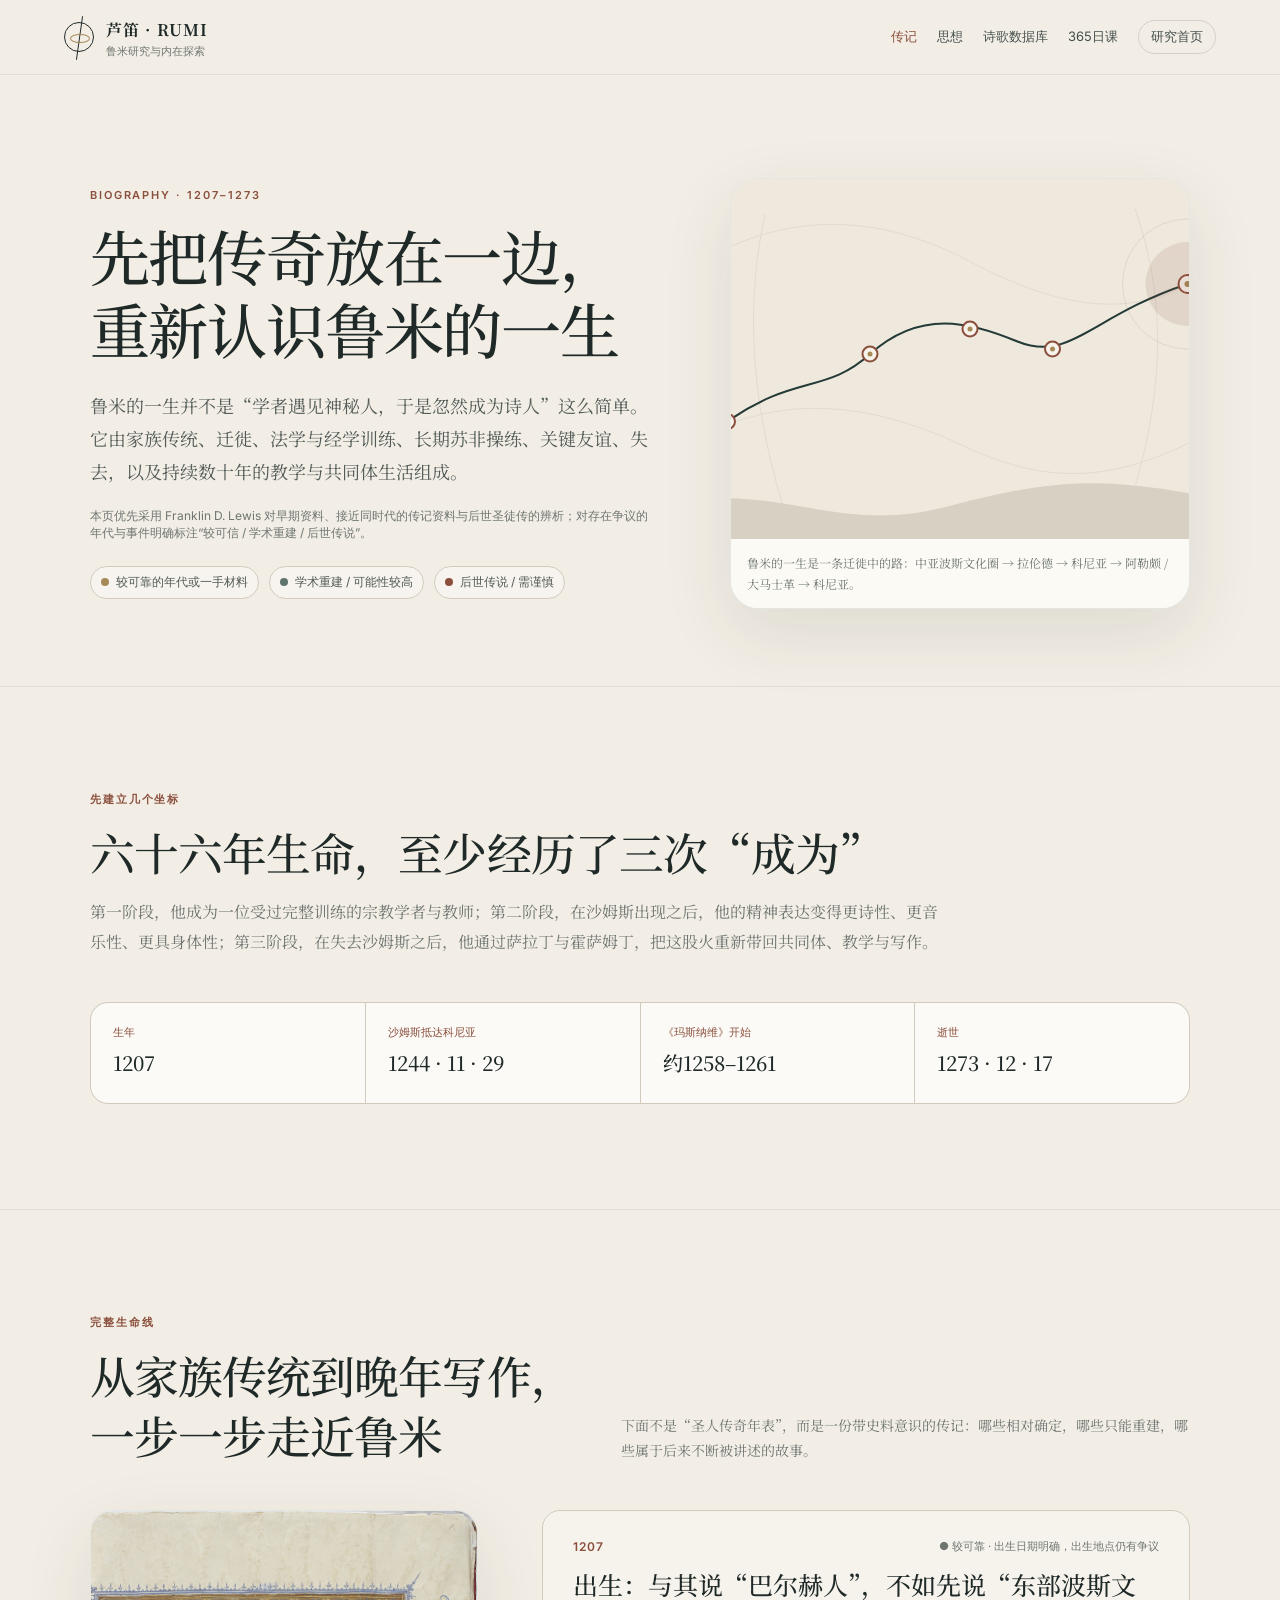
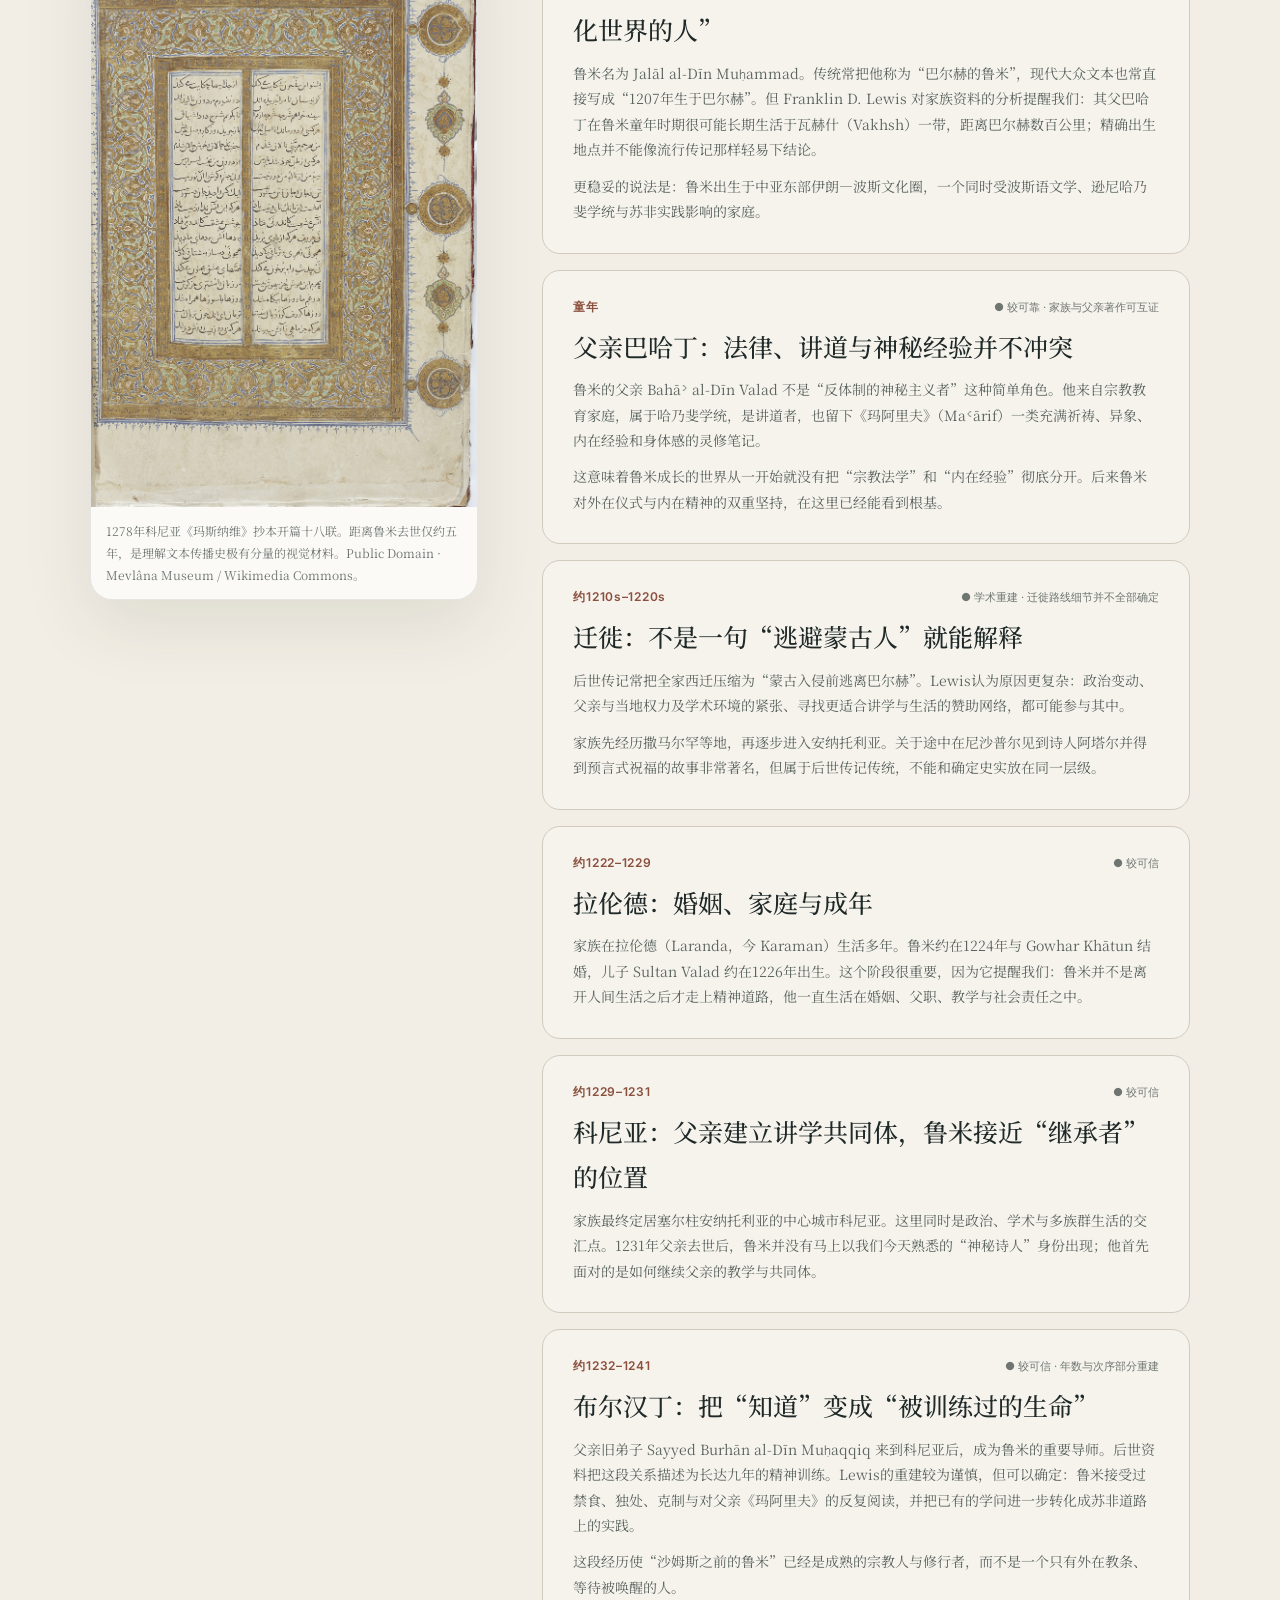
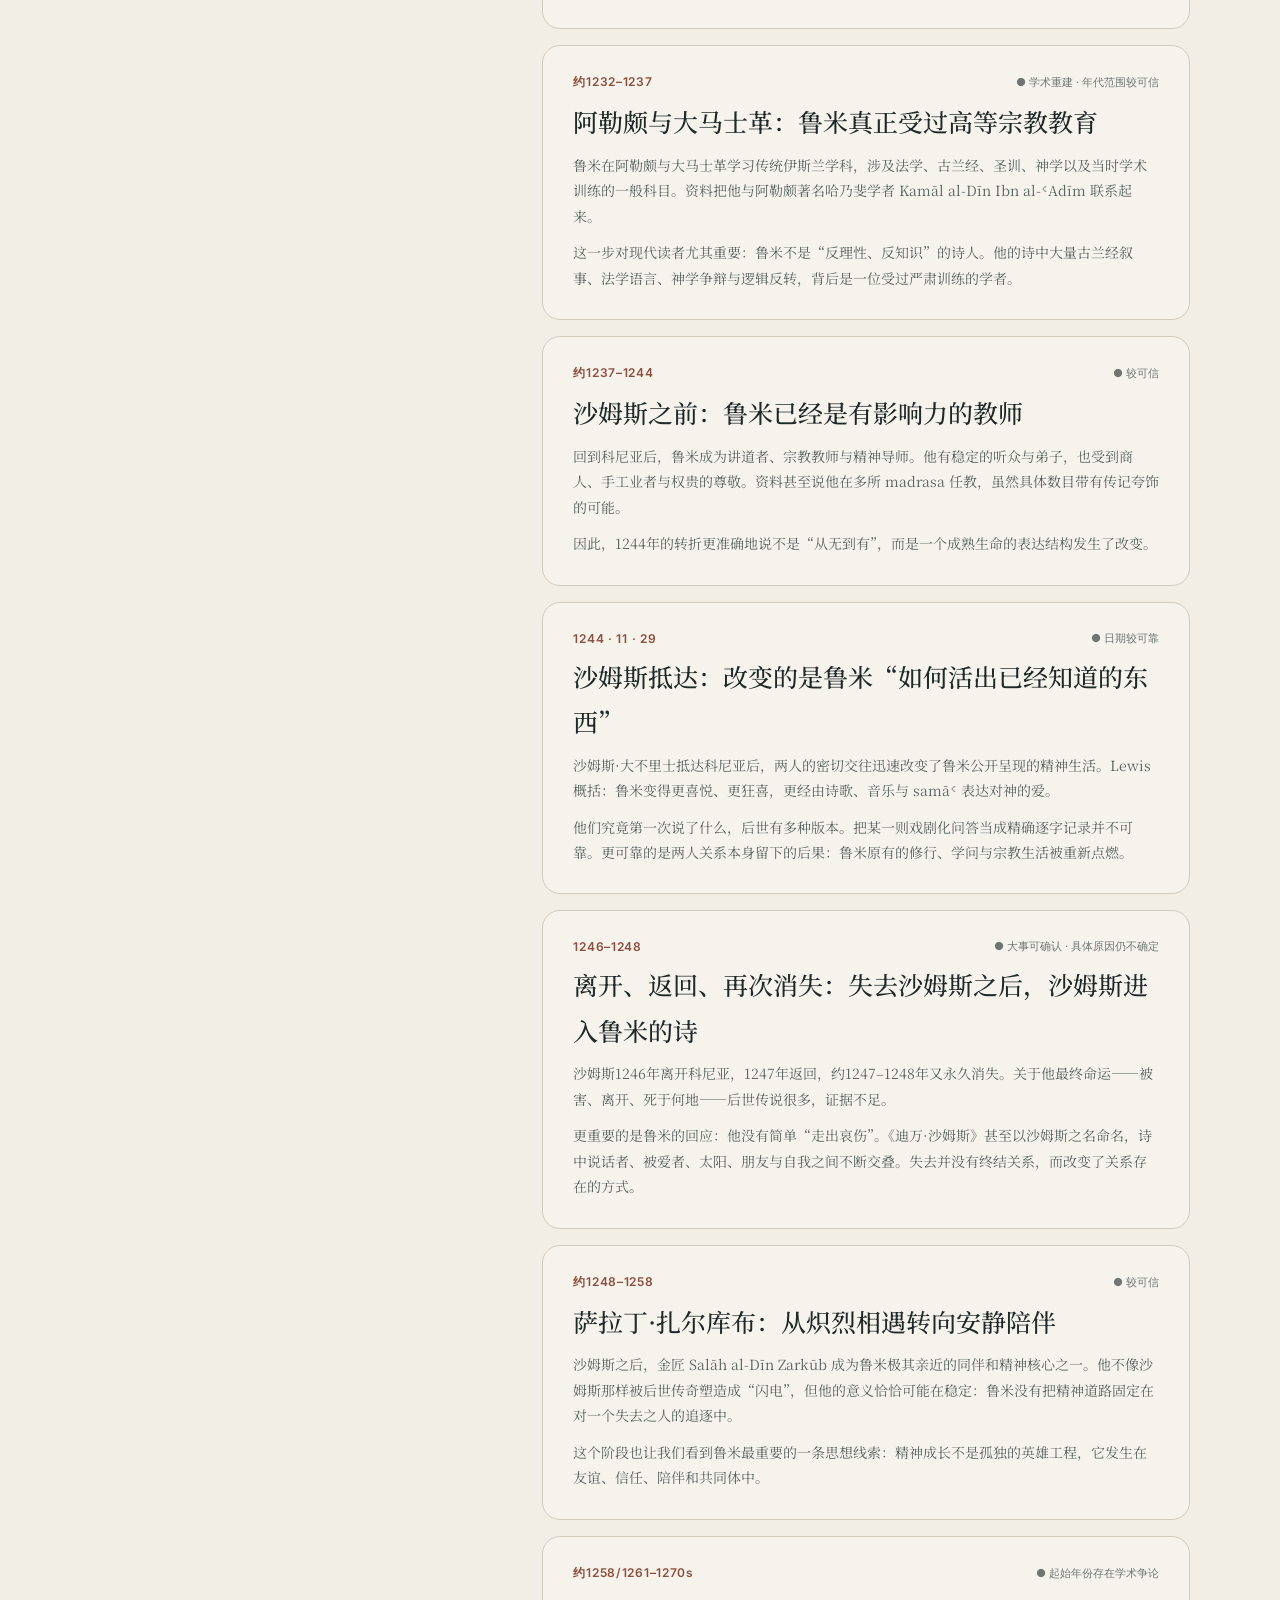
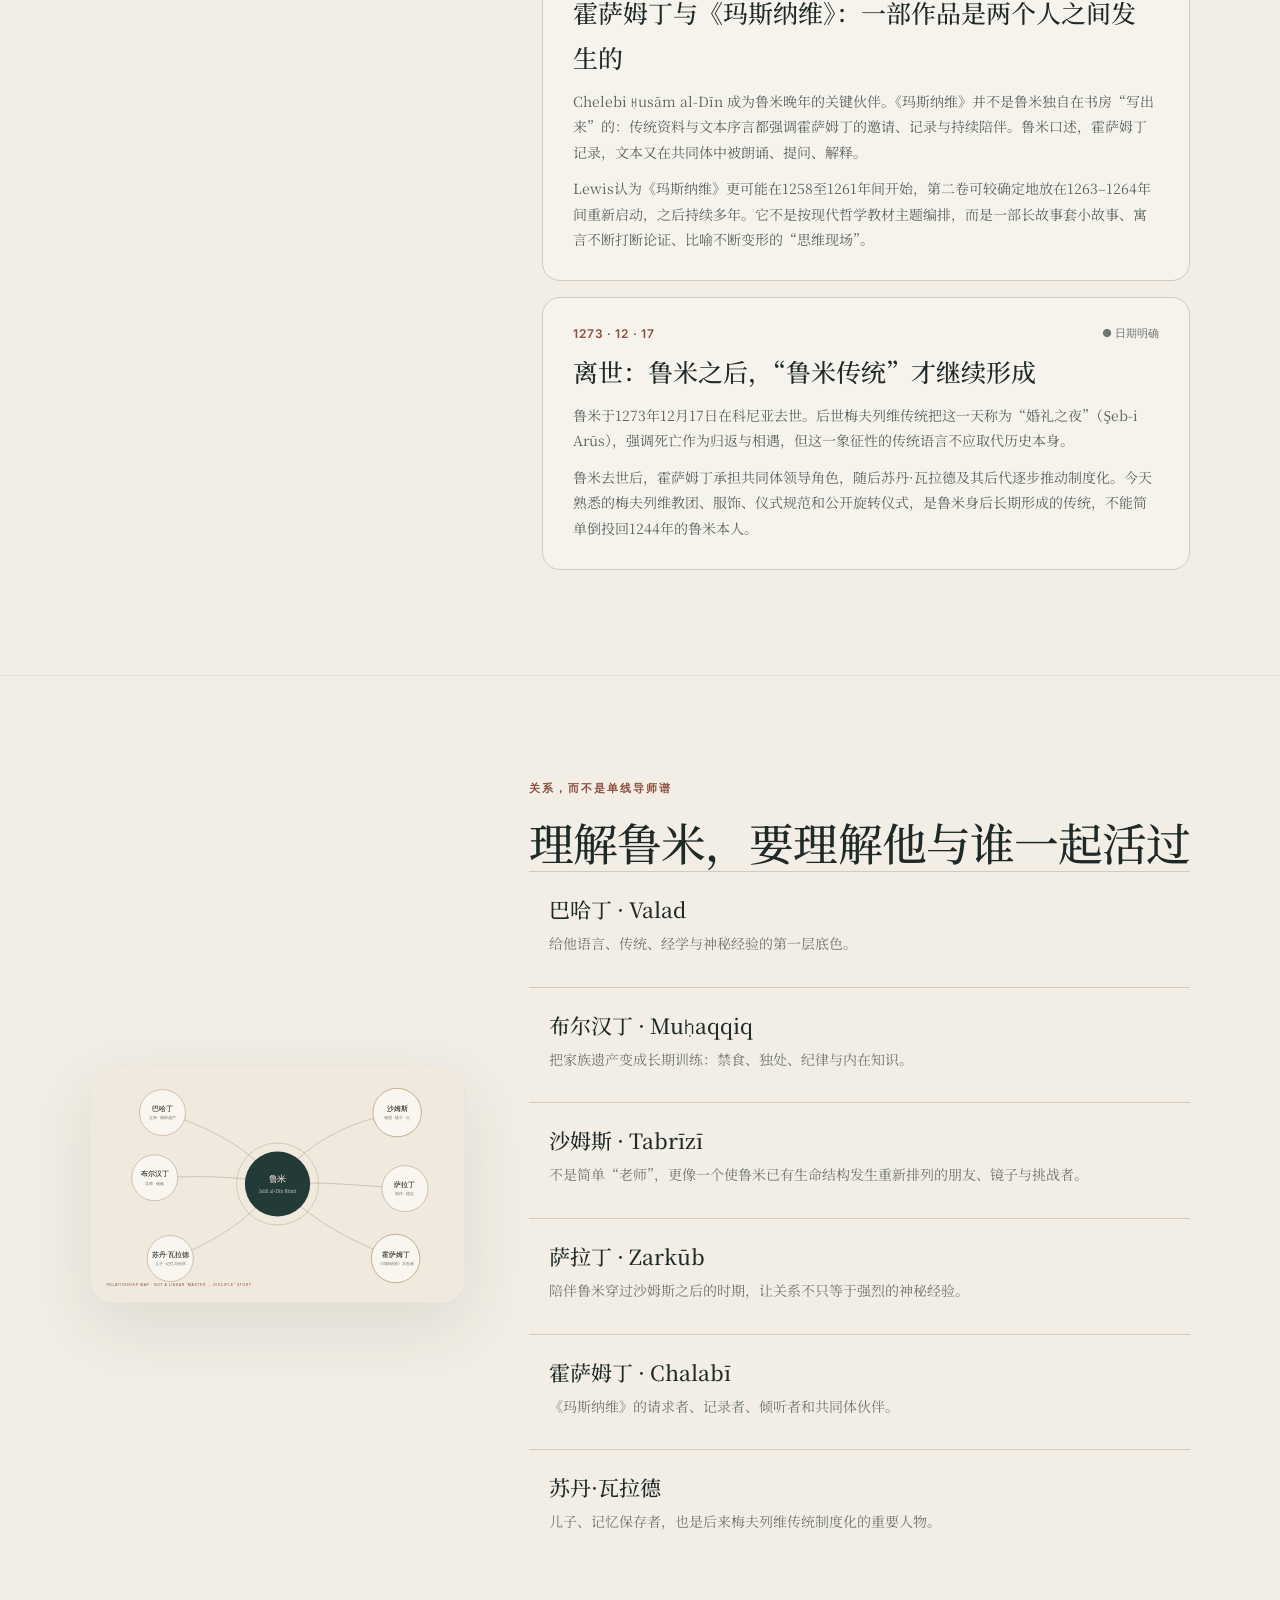
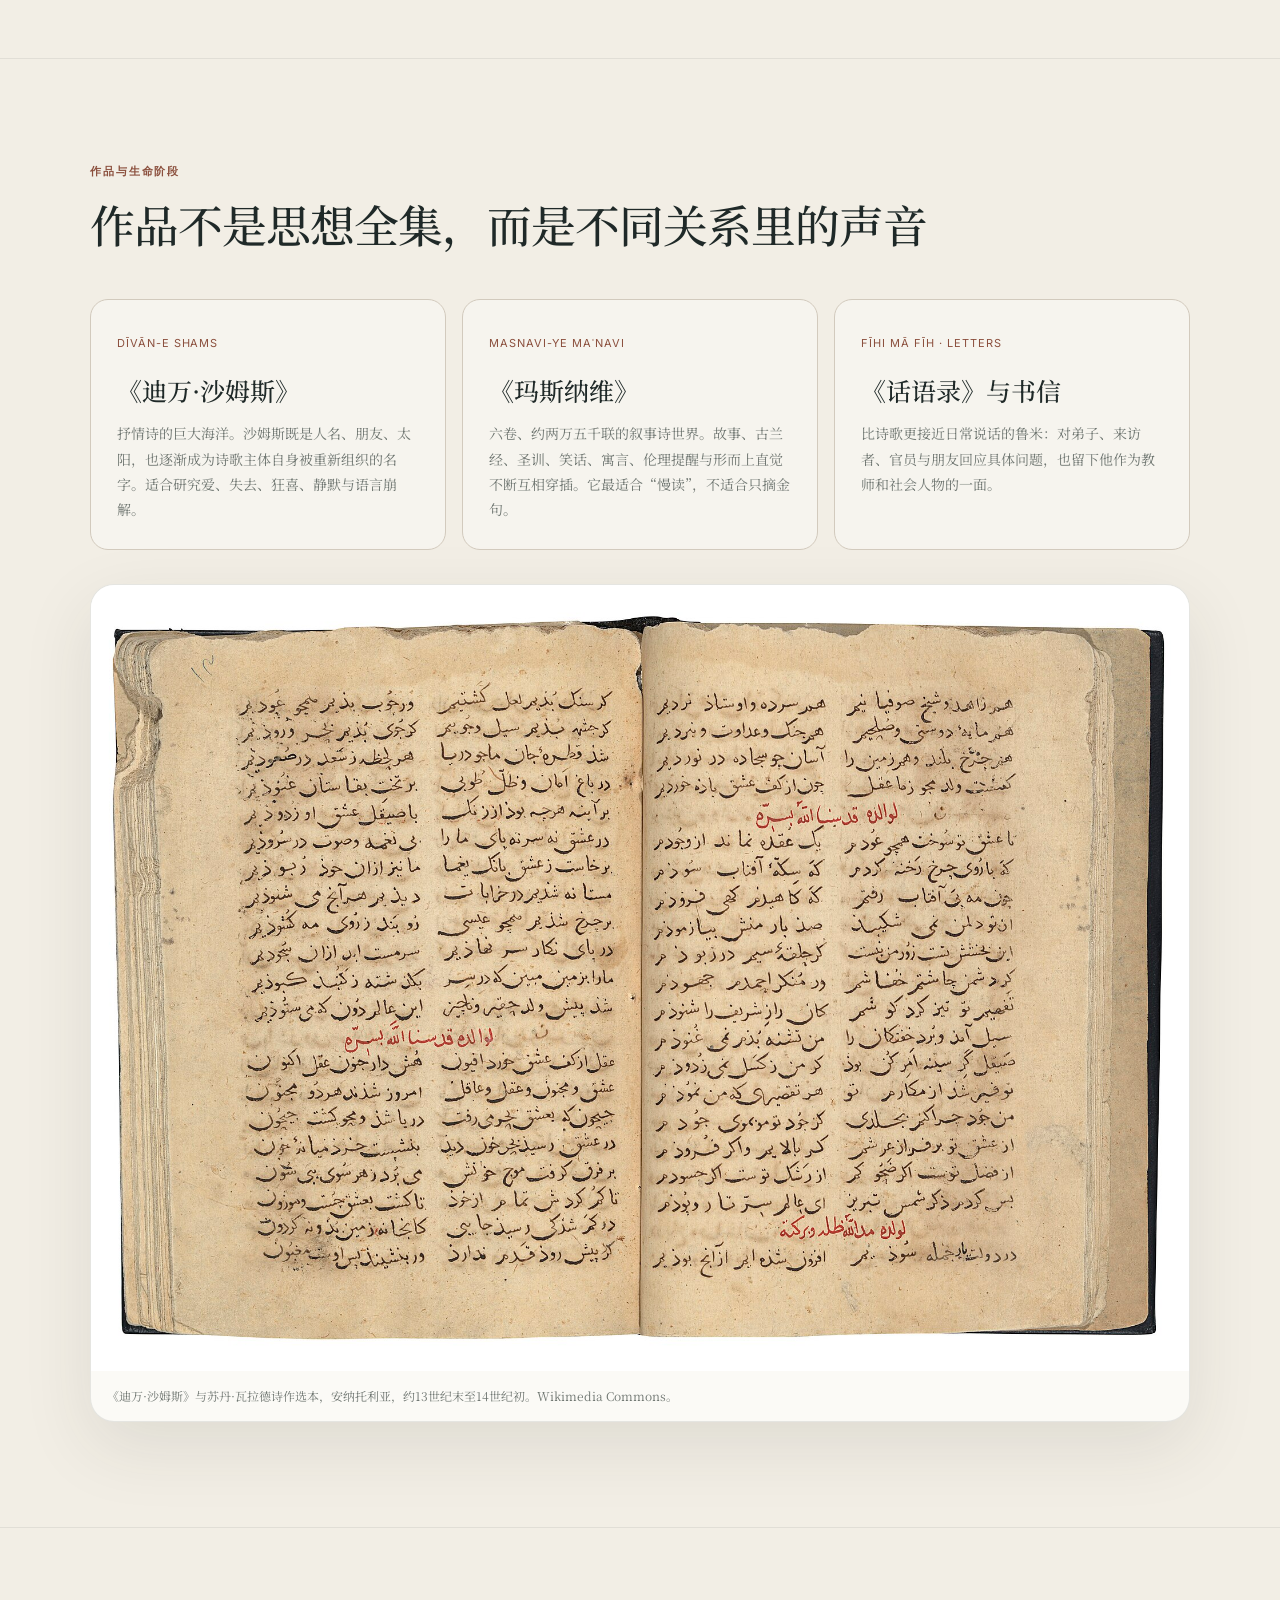
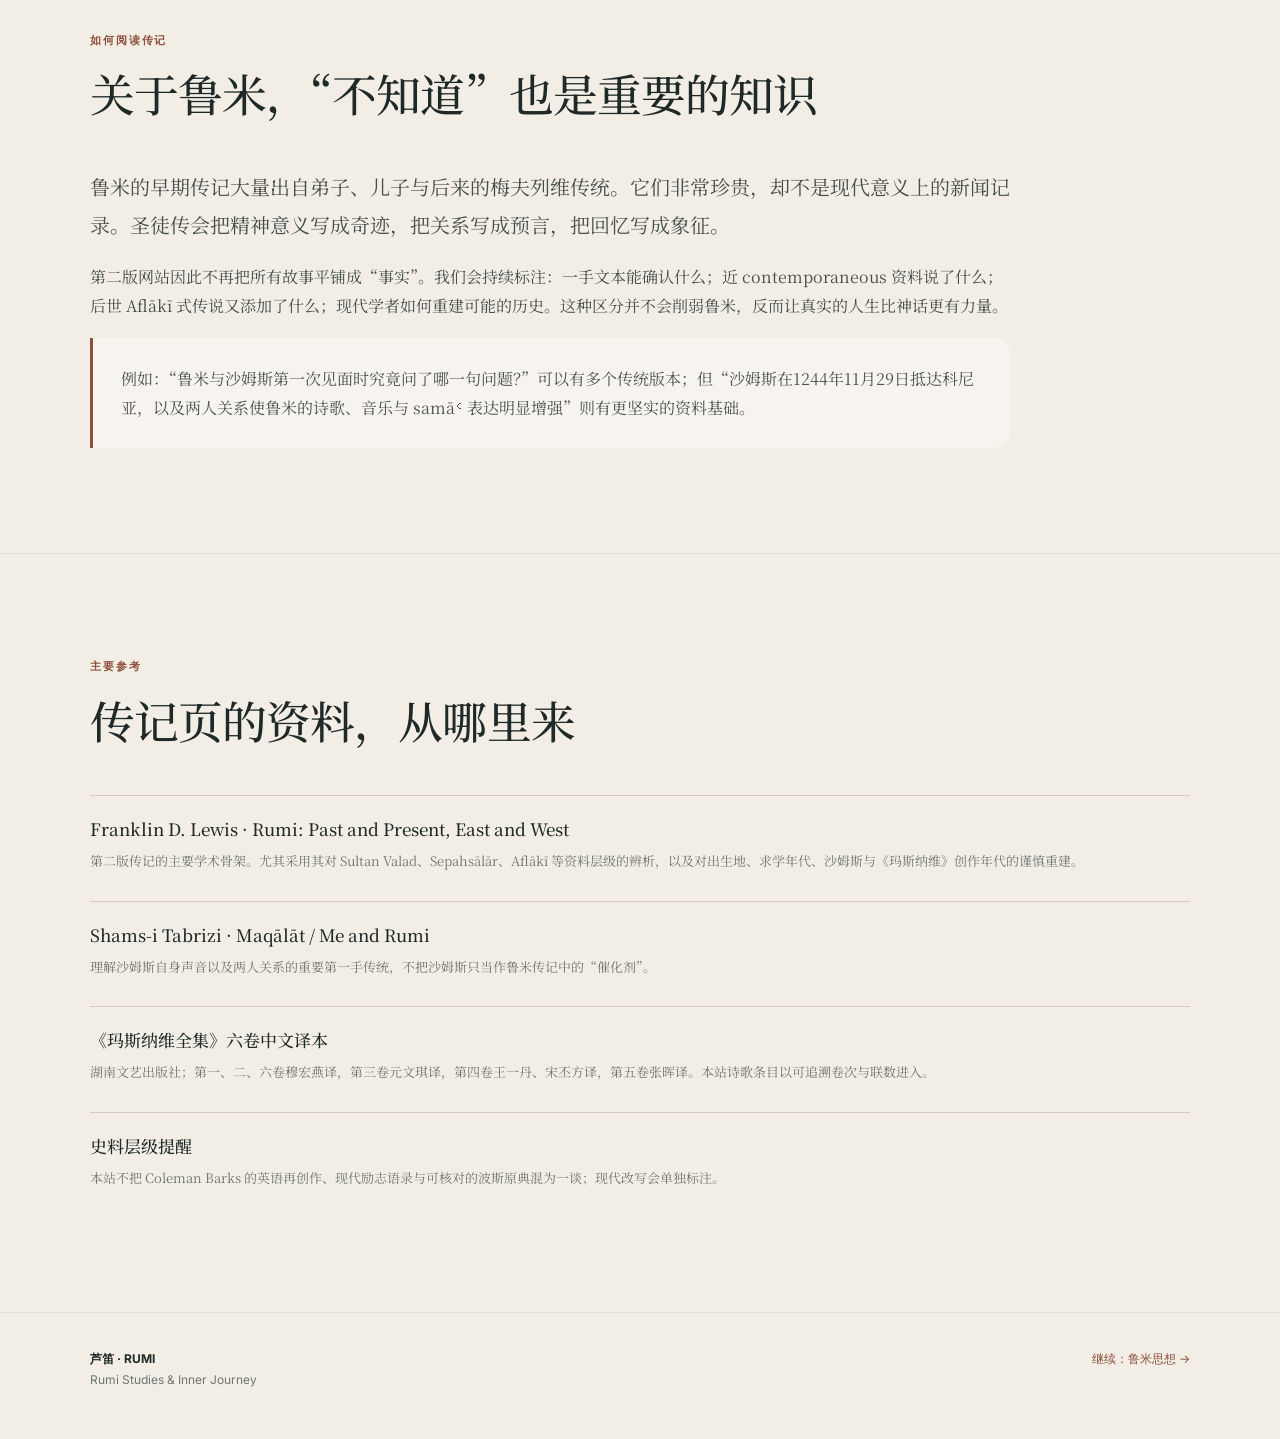
==== biography/index.html @ 39386a80 "Build Rumi v2 biography thought and poetry atlas" ====
<!doctype html>
<html lang="zh-CN">
<head>
  <meta charset="utf-8" />
  <meta name="viewport" content="width=device-width, initial-scale=1" />
  <meta name="description" content="鲁米详尽传记：从瓦赫什—巴尔赫文化圈、科尼亚学者生涯，到沙姆斯、萨拉丁、霍萨姆丁与《玛斯纳维》。" />
  <title>鲁米传记｜芦笛 · RUMI</title>
  <link rel="icon" href="../assets/favicon.svg" type="image/svg+xml" />
  <link rel="preconnect" href="https://fonts.googleapis.com">
  <link rel="preconnect" href="https://fonts.gstatic.com" crossorigin>
  <link href="https://fonts.googleapis.com/css2?family=Noto+Serif+SC:wght@400;500;600&family=Inter:wght@400;500;600&display=swap" rel="stylesheet">
  <link rel="stylesheet" href="../pages.css?v=20261004-v2" />
</head>
<body>
<header class="page-header">
  <a class="page-brand" href="../"><span class="mark" aria-hidden="true"></span><span><strong>芦笛 · RUMI</strong><small>鲁米研究与内在探索</small></span></a>
  <nav class="page-nav" aria-label="主导航">
    <a class="active" href="./">传记</a><a href="../thought/">思想</a><a href="../poetry/">诗歌数据库</a><a href="../daily/">365日课</a><a class="pill" href="../">研究首页</a>
  </nav>
  <button class="page-toggle" aria-expanded="false" aria-label="打开导航">☰</button>
</header>

<main class="page-main">
  <section class="page-hero">
    <div>
      <p class="eyebrow">BIOGRAPHY · 1207–1273</p>
      <h1 class="page-title"><span>先把传奇放在一边，</span><span>重新认识鲁米的一生</span></h1>
      <p class="hero-lede">鲁米的一生并不是“学者遇见神秘人，于是忽然成为诗人”这么简单。它由家族传统、迁徙、法学与经学训练、长期苏非操练、关键友谊、失去，以及持续数十年的教学与共同体生活组成。</p>
      <p class="hero-note">本页优先采用 Franklin D. Lewis 对早期资料、接近同时代的传记资料与后世圣徒传的辨析；对存在争议的年代与事件明确标注“较可信 / 学术重建 / 后世传说”。</p>
      <div class="source-legend">
        <span class="source-chip"><i class="source-dot"></i>较可靠的年代或一手材料</span>
        <span class="source-chip"><i class="source-dot likely"></i>学术重建 / 可能性较高</span>
        <span class="source-chip"><i class="source-dot legend"></i>后世传说 / 需谨慎</span>
      </div>
    </div>
    <figure class="hero-visual">
      <img src="../assets/rumi-route.svg" alt="鲁米从中亚波斯文化圈向安纳托利亚迁徙的抽象路线图" />
      <figcaption>鲁米的一生是一条迁徙中的路：中亚波斯文化圈 → 拉伦德 → 科尼亚 → 阿勒颇 / 大马士革 → 科尼亚。</figcaption>
    </figure>
  </section>

  <section class="section">
    <div class="section-head">
      <p class="eyebrow">先建立几个坐标</p>
      <h2 class="section-title"><span>六十六年生命，</span><span>至少经历了三次“成为”</span></h2>
      <p>第一阶段，他成为一位受过完整训练的宗教学者与教师；第二阶段，在沙姆斯出现之后，他的精神表达变得更诗性、更音乐性、更具身体性；第三阶段，在失去沙姆斯之后，他通过萨拉丁与霍萨姆丁，把这股火重新带回共同体、教学与写作。</p>
    </div>
    <div class="fact-strip">
      <div><span>生年</span><strong>1207</strong></div>
      <div><span>沙姆斯抵达科尼亚</span><strong>1244 · 11 · 29</strong></div>
      <div><span>《玛斯纳维》开始</span><strong>约1258–1261</strong></div>
      <div><span>逝世</span><strong>1273 · 12 · 17</strong></div>
    </div>
  </section>

  <section class="section">
    <div class="section-head split-head">
      <div><p class="eyebrow">完整生命线</p><h2 class="section-title"><span>从家族传统到晚年写作，</span><span>一步一步走近鲁米</span></h2></div>
      <p>下面不是“圣人传奇年表”，而是一份带史料意识的传记：哪些相对确定，哪些只能重建，哪些属于后来不断被讲述的故事。</p>
    </div>

    <div class="biography-grid">
      <aside class="sticky-media">
        <figure>
          <img src="../assets/history/masnavi-1278.jpg" alt="1278年科尼亚抄写的《玛斯纳维》开篇十八联手稿" />
          <figcaption>1278年科尼亚《玛斯纳维》抄本开篇十八联。距离鲁米去世仅约五年，是理解文本传播史极有分量的视觉材料。Public Domain · Mevlâna Museum / Wikimedia Commons。</figcaption>
        </figure>
      </aside>

      <div class="life-chapters">
        <article class="life-card">
          <div class="meta"><time>1207</time><span class="confidence">● 较可靠 · 出生日期明确，出生地点仍有争议</span></div>
          <h3>出生：与其说“巴尔赫人”，不如先说“东部波斯文化世界的人”</h3>
          <p>鲁米名为 Jalāl al-Dīn Muḥammad。传统常把他称为“巴尔赫的鲁米”，现代大众文本也常直接写成“1207年生于巴尔赫”。但 Franklin D. Lewis 对家族资料的分析提醒我们：其父巴哈丁在鲁米童年时期很可能长期生活于瓦赫什（Vakhsh）一带，距离巴尔赫数百公里；精确出生地点并不能像流行传记那样轻易下结论。</p>
          <p>更稳妥的说法是：鲁米出生于中亚东部伊朗—波斯文化圈，一个同时受波斯语文学、逊尼哈乃斐学统与苏非实践影响的家庭。</p>
        </article>

        <article class="life-card">
          <div class="meta"><time>童年</time><span class="confidence">● 较可靠 · 家族与父亲著作可互证</span></div>
          <h3>父亲巴哈丁：法律、讲道与神秘经验并不冲突</h3>
          <p>鲁米的父亲 Bahāʾ al-Dīn Valad 不是“反体制的神秘主义者”这种简单角色。他来自宗教教育家庭，属于哈乃斐学统，是讲道者，也留下《玛阿里夫》（Maʿārif）一类充满祈祷、异象、内在经验和身体感的灵修笔记。</p>
          <p>这意味着鲁米成长的世界从一开始就没有把“宗教法学”和“内在经验”彻底分开。后来鲁米对外在仪式与内在精神的双重坚持，在这里已经能看到根基。</p>
        </article>

        <article class="life-card">
          <div class="meta"><time>约1210s–1220s</time><span class="confidence">● 学术重建 · 迁徙路线细节并不全部确定</span></div>
          <h3>迁徙：不是一句“逃避蒙古人”就能解释</h3>
          <p>后世传记常把全家西迁压缩为“蒙古入侵前逃离巴尔赫”。Lewis认为原因更复杂：政治变动、父亲与当地权力及学术环境的紧张、寻找更适合讲学与生活的赞助网络，都可能参与其中。</p>
          <p>家族先经历撒马尔罕等地，再逐步进入安纳托利亚。关于途中在尼沙普尔见到诗人阿塔尔并得到预言式祝福的故事非常著名，但属于后世传记传统，不能和确定史实放在同一层级。</p>
        </article>

        <article class="life-card">
          <div class="meta"><time>约1222–1229</time><span class="confidence">● 较可信</span></div>
          <h3>拉伦德：婚姻、家庭与成年</h3>
          <p>家族在拉伦德（Laranda，今 Karaman）生活多年。鲁米约在1224年与 Gowhar Khātun 结婚，儿子 Sultan Valad 约在1226年出生。这个阶段很重要，因为它提醒我们：鲁米并不是离开人间生活之后才走上精神道路，他一直生活在婚姻、父职、教学与社会责任之中。</p>
        </article>

        <article class="life-card">
          <div class="meta"><time>约1229–1231</time><span class="confidence">● 较可信</span></div>
          <h3>科尼亚：父亲建立讲学共同体，鲁米接近“继承者”的位置</h3>
          <p>家族最终定居塞尔柱安纳托利亚的中心城市科尼亚。这里同时是政治、学术与多族群生活的交汇点。1231年父亲去世后，鲁米并没有马上以我们今天熟悉的“神秘诗人”身份出现；他首先面对的是如何继续父亲的教学与共同体。</p>
        </article>

        <article class="life-card">
          <div class="meta"><time>约1232–1241</time><span class="confidence">● 较可信 · 年数与次序部分重建</span></div>
          <h3>布尔汉丁：把“知道”变成“被训练过的生命”</h3>
          <p>父亲旧弟子 Sayyed Burhān al-Dīn Muḥaqqiq 来到科尼亚后，成为鲁米的重要导师。后世资料把这段关系描述为长达九年的精神训练。Lewis的重建较为谨慎，但可以确定：鲁米接受过禁食、独处、克制与对父亲《玛阿里夫》的反复阅读，并把已有的学问进一步转化成苏非道路上的实践。</p>
          <p>这段经历使“沙姆斯之前的鲁米”已经是成熟的宗教人与修行者，而不是一个只有外在教条、等待被唤醒的人。</p>
        </article>

        <article class="life-card">
          <div class="meta"><time>约1232–1237</time><span class="confidence">● 学术重建 · 年代范围较可信</span></div>
          <h3>阿勒颇与大马士革：鲁米真正受过高等宗教教育</h3>
          <p>鲁米在阿勒颇与大马士革学习传统伊斯兰学科，涉及法学、古兰经、圣训、神学以及当时学术训练的一般科目。资料把他与阿勒颇著名哈乃斐学者 Kamāl al-Dīn Ibn al-ʿAdīm 联系起来。</p>
          <p>这一步对现代读者尤其重要：鲁米不是“反理性、反知识”的诗人。他的诗中大量古兰经叙事、法学语言、神学争辩与逻辑反转，背后是一位受过严肃训练的学者。</p>
        </article>

        <article class="life-card">
          <div class="meta"><time>约1237–1244</time><span class="confidence">● 较可信</span></div>
          <h3>沙姆斯之前：鲁米已经是有影响力的教师</h3>
          <p>回到科尼亚后，鲁米成为讲道者、宗教教师与精神导师。他有稳定的听众与弟子，也受到商人、手工业者与权贵的尊敬。资料甚至说他在多所 madrasa 任教，虽然具体数目带有传记夸饰的可能。</p>
          <p>因此，1244年的转折更准确地说不是“从无到有”，而是一个成熟生命的表达结构发生了改变。</p>
        </article>

        <article class="life-card">
          <div class="meta"><time>1244 · 11 · 29</time><span class="confidence">● 日期较可靠</span></div>
          <h3>沙姆斯抵达：改变的是鲁米“如何活出已经知道的东西”</h3>
          <p>沙姆斯·大不里士抵达科尼亚后，两人的密切交往迅速改变了鲁米公开呈现的精神生活。Lewis概括：鲁米变得更喜悦、更狂喜，更经由诗歌、音乐与 samāʿ 表达对神的爱。</p>
          <p>他们究竟第一次说了什么，后世有多种版本。把某一则戏剧化问答当成精确逐字记录并不可靠。更可靠的是两人关系本身留下的后果：鲁米原有的修行、学问与宗教生活被重新点燃。</p>
        </article>

        <article class="life-card">
          <div class="meta"><time>1246–1248</time><span class="confidence">● 大事可确认 · 具体原因仍不确定</span></div>
          <h3>离开、返回、再次消失：失去沙姆斯之后，沙姆斯进入鲁米的诗</h3>
          <p>沙姆斯1246年离开科尼亚，1247年返回，约1247–1248年又永久消失。关于他最终命运——被害、离开、死于何地——后世传说很多，证据不足。</p>
          <p>更重要的是鲁米的回应：他没有简单“走出哀伤”。《迪万·沙姆斯》甚至以沙姆斯之名命名，诗中说话者、被爱者、太阳、朋友与自我之间不断交叠。失去并没有终结关系，而改变了关系存在的方式。</p>
        </article>

        <article class="life-card">
          <div class="meta"><time>约1248–1258</time><span class="confidence">● 较可信</span></div>
          <h3>萨拉丁·扎尔库布：从炽烈相遇转向安静陪伴</h3>
          <p>沙姆斯之后，金匠 Salāh al-Dīn Zarkūb 成为鲁米极其亲近的同伴和精神核心之一。他不像沙姆斯那样被后世传奇塑造成“闪电”，但他的意义恰恰可能在稳定：鲁米没有把精神道路固定在对一个失去之人的追逐中。</p>
          <p>这个阶段也让我们看到鲁米最重要的一条思想线索：精神成长不是孤独的英雄工程，它发生在友谊、信任、陪伴和共同体中。</p>
        </article>

        <article class="life-card">
          <div class="meta"><time>约1258/1261–1270s</time><span class="confidence">● 起始年份存在学术争论</span></div>
          <h3>霍萨姆丁与《玛斯纳维》：一部作品是两个人之间发生的</h3>
          <p>Chelebi Ḥusām al-Dīn 成为鲁米晚年的关键伙伴。《玛斯纳维》并不是鲁米独自在书房“写出来”的：传统资料与文本序言都强调霍萨姆丁的邀请、记录与持续陪伴。鲁米口述，霍萨姆丁记录，文本又在共同体中被朗诵、提问、解释。</p>
          <p>Lewis认为《玛斯纳维》更可能在1258至1261年间开始，第二卷可较确定地放在1263–1264年间重新启动，之后持续多年。它不是按现代哲学教材主题编排，而是一部长故事套小故事、寓言不断打断论证、比喻不断变形的“思维现场”。</p>
        </article>

        <article class="life-card">
          <div class="meta"><time>1273 · 12 · 17</time><span class="confidence">● 日期明确</span></div>
          <h3>离世：鲁米之后，“鲁米传统”才继续形成</h3>
          <p>鲁米于1273年12月17日在科尼亚去世。后世梅夫列维传统把这一天称为“婚礼之夜”（Şeb-i Arūs），强调死亡作为归返与相遇，但这一象征性的传统语言不应取代历史本身。</p>
          <p>鲁米去世后，霍萨姆丁承担共同体领导角色，随后苏丹·瓦拉德及其后代逐步推动制度化。今天熟悉的梅夫列维教团、服饰、仪式规范和公开旋转仪式，是鲁米身后长期形成的传统，不能简单倒投回1244年的鲁米本人。</p>
        </article>
      </div>
    </div>
  </section>

  <section class="section">
    <div class="relation-grid">
      <figure class="full-media"><img src="../assets/companions-map.svg" alt="鲁米生命中的关键关系图" /></figure>
      <div>
        <p class="eyebrow">关系，而不是单线导师谱</p>
        <h2 class="section-title"><span>理解鲁米，</span><span>要理解他与谁一起活过</span></h2>
        <div class="relation-notes">
          <div class="relation-note"><h3>巴哈丁 · Valad</h3><p>给他语言、传统、经学与神秘经验的第一层底色。</p></div>
          <div class="relation-note"><h3>布尔汉丁 · Muḥaqqiq</h3><p>把家族遗产变成长期训练：禁食、独处、纪律与内在知识。</p></div>
          <div class="relation-note"><h3>沙姆斯 · Tabrīzī</h3><p>不是简单“老师”，更像一个使鲁米已有生命结构发生重新排列的朋友、镜子与挑战者。</p></div>
          <div class="relation-note"><h3>萨拉丁 · Zarkūb</h3><p>陪伴鲁米穿过沙姆斯之后的时期，让关系不只等于强烈的神秘经验。</p></div>
          <div class="relation-note"><h3>霍萨姆丁 · Chalabī</h3><p>《玛斯纳维》的请求者、记录者、倾听者和共同体伙伴。</p></div>
          <div class="relation-note"><h3>苏丹·瓦拉德</h3><p>儿子、记忆保存者，也是后来梅夫列维传统制度化的重要人物。</p></div>
        </div>
      </div>
    </div>
  </section>

  <section class="section">
    <div class="section-head">
      <p class="eyebrow">作品与生命阶段</p>
      <h2 class="section-title"><span>作品不是思想全集，</span><span>而是不同关系里的声音</span></h2>
    </div>
    <div class="works-grid">
      <article class="work-card"><small>DĪVĀN-E SHAMS</small><h3>《迪万·沙姆斯》</h3><p>抒情诗的巨大海洋。沙姆斯既是人名、朋友、太阳，也逐渐成为诗歌主体自身被重新组织的名字。适合研究爱、失去、狂喜、静默与语言崩解。</p></article>
      <article class="work-card"><small>MASNAVI-YE MAʿNAVI</small><h3>《玛斯纳维》</h3><p>六卷、约两万五千联的叙事诗世界。故事、古兰经、圣训、笑话、寓言、伦理提醒与形而上直觉不断互相穿插。它最适合“慢读”，不适合只摘金句。</p></article>
      <article class="work-card"><small>FĪHI MĀ FĪH · LETTERS</small><h3>《话语录》与书信</h3><p>比诗歌更接近日常说话的鲁米：对弟子、来访者、官员与朋友回应具体问题，也留下他作为教师和社会人物的一面。</p></article>
    </div>
    <figure class="full-media">
      <img src="../assets/history/divan-shams-manuscript.jpg" alt="13至14世纪安纳托利亚《迪万·沙姆斯》与苏丹瓦拉德诗集手稿选页" />
      <figcaption>《迪万·沙姆斯》与苏丹·瓦拉德诗作选本，安纳托利亚，约13世纪末至14世纪初。Wikimedia Commons。</figcaption>
    </figure>
  </section>

  <section class="section">
    <div class="section-head">
      <p class="eyebrow">如何阅读传记</p>
      <h2 class="section-title"><span>关于鲁米，</span><span>“不知道”也是重要的知识</span></h2>
    </div>
    <div class="prose">
      <p class="lead">鲁米的早期传记大量出自弟子、儿子与后来的梅夫列维传统。它们非常珍贵，却不是现代意义上的新闻记录。圣徒传会把精神意义写成奇迹，把关系写成预言，把回忆写成象征。</p>
      <p>第二版网站因此不再把所有故事平铺成“事实”。我们会持续标注：一手文本能确认什么；近 contemporaneous 资料说了什么；后世 Aflākī 式传说又添加了什么；现代学者如何重建可能的历史。这种区分并不会削弱鲁米，反而让真实的人生比神话更有力量。</p>
      <div class="callout">例如：“鲁米与沙姆斯第一次见面时究竟问了哪一句问题？”可以有多个传统版本；但“沙姆斯在1244年11月29日抵达科尼亚，以及两人关系使鲁米的诗歌、音乐与 samāʿ 表达明显增强”则有更坚实的资料基础。</div>
    </div>
  </section>

  <section class="section">
    <div class="section-head"><p class="eyebrow">主要参考</p><h2 class="section-title"><span>传记页的资料，</span><span>从哪里来</span></h2></div>
    <div class="source-list">
      <div class="source-item"><strong>Franklin D. Lewis · Rumi: Past and Present, East and West</strong><p>第二版传记的主要学术骨架。尤其采用其对 Sultan Valad、Sepahsālār、Aflākī 等资料层级的辨析，以及对出生地、求学年代、沙姆斯与《玛斯纳维》创作年代的谨慎重建。</p></div>
      <div class="source-item"><strong>Shams-i Tabrizi · Maqālāt / Me and Rumi</strong><p>理解沙姆斯自身声音以及两人关系的重要第一手传统，不把沙姆斯只当作鲁米传记中的“催化剂”。</p></div>
      <div class="source-item"><strong>《玛斯纳维全集》六卷中文译本</strong><p>湖南文艺出版社；第一、二、六卷穆宏燕译，第三卷元文琪译，第四卷王一丹、宋丕方译，第五卷张晖译。本站诗歌条目以可追溯卷次与联数进入。</p></div>
      <div class="source-item"><strong>史料层级提醒</strong><p>本站不把 Coleman Barks 的英语再创作、现代励志语录与可核对的波斯原典混为一谈；现代改写会单独标注。</p></div>
    </div>
  </section>
</main>

<footer class="page-footer"><div><strong>芦笛 · RUMI</strong><p>Rumi Studies & Inner Journey</p></div><div><a href="../thought/">继续：鲁米思想 →</a></div></footer>
<script>
const t=document.querySelector('.page-toggle'),n=document.querySelector('.page-nav');
t?.addEventListener('click',()=>{const o=n.classList.toggle('open');t.setAttribute('aria-expanded',String(o));});
document.querySelectorAll('.page-nav a').forEach(a=>a.addEventListener('click',()=>n.classList.remove('open')));
</script>
</body>
</html>
---- pages.css ----
:root{
  --paper:#f2eee5;--paper-2:#e8e1d6;--ink:#1f2928;--muted:#6f7671;--line:#d2cabd;
  --deep:#243a36;--rust:#8b4f3d;--gold:#a58a58;--white:#fbfaf6;--jade:#5f746c;
  --serif:"Noto Serif SC","Songti SC","STSong",serif;--sans:"Inter","PingFang SC","Microsoft YaHei",sans-serif;
  --page:1440px;--shadow:0 24px 70px rgba(52,45,36,.10);--radius:22px;
}
*{box-sizing:border-box}
html{scroll-behavior:smooth}
body{margin:0;overflow-x:hidden;background:var(--paper);color:var(--ink);font-family:var(--serif);line-height:1.82}
img{display:block;max-width:100%}
a{color:inherit;text-decoration:none}
button,input,select{font:inherit}
.page-header{position:sticky;top:0;z-index:30;display:flex;justify-content:space-between;align-items:center;gap:24px;padding:15px max(24px,5vw);background:rgba(242,238,229,.92);border-bottom:1px solid rgba(31,41,40,.08);backdrop-filter:blur(16px)}
.page-brand{display:flex;align-items:center;gap:12px;white-space:nowrap}
.page-brand .mark{width:30px;height:30px;border:1px solid var(--ink);border-radius:50%;position:relative}
.page-brand .mark:before{content:"";position:absolute;left:14px;top:-7px;width:1px;height:44px;background:var(--ink);transform:rotate(8deg)}
.page-brand .mark:after{content:"";position:absolute;left:5px;top:11px;width:18px;height:7px;border:1px solid var(--gold);border-radius:50%}
.page-brand strong{display:block;font-size:16px;letter-spacing:.07em}
.page-brand small{display:block;color:var(--muted);font:11px var(--sans)}
.page-nav{display:flex;gap:20px;align-items:center;font:13px var(--sans)}
.page-nav a{white-space:nowrap;color:#46504d}
.page-nav a:hover,.page-nav a.active{color:var(--rust)}
.page-nav .pill{border:1px solid rgba(31,41,40,.14);border-radius:999px;padding:7px 12px}
.page-toggle{display:none;background:none;border:0;font-size:22px}
.page-main{width:min(100%,var(--page));margin:auto}
.page-hero{padding:8vw 7vw 6vw;display:grid;grid-template-columns:minmax(0,1.1fr) minmax(350px,.9fr);gap:6vw;align-items:center;border-bottom:1px solid rgba(31,41,40,.08)}
.eyebrow{margin:0 0 15px;color:var(--rust);font:600 11px/1.4 var(--sans);letter-spacing:.18em;text-transform:uppercase}
.page-title,.section-title{margin:0;font-weight:500;letter-spacing:-.02em;white-space:nowrap}
.page-title{font-size:clamp(44px,4.7vw,72px);line-height:1.22}
.section-title{font-size:clamp(34px,3.5vw,52px);line-height:1.32}
.page-title span,.section-title span{display:inline}
.page-hero .page-title{white-space:normal}
.page-hero .page-title span{display:block;white-space:nowrap}
.split-head .section-title{white-space:normal}
.split-head .section-title span{display:block;white-space:nowrap}
.hero-lede{max-width:760px;margin:24px 0 0;color:#535c58;font-size:18px}
.hero-note{margin:20px 0 0;color:var(--muted);font:12px var(--sans)}
.hero-visual{margin:0;overflow:hidden;border-radius:28px;border:1px solid rgba(31,41,40,.1);background:var(--white);box-shadow:var(--shadow)}
.hero-visual img{width:100%;height:360px;object-fit:cover}
.hero-visual figcaption{padding:13px 16px;color:var(--muted);font-size:12px;background:rgba(251,250,246,.95)}
.section{padding:105px 7vw;border-bottom:1px solid rgba(31,41,40,.08)}
.section>*{min-width:0}
.section-head{max-width:1060px;margin-bottom:46px}
.section-head p:not(.eyebrow){max-width:850px;color:var(--muted)}
.split-head{display:flex;justify-content:space-between;align-items:end;gap:46px;max-width:none}
.split-head>p{max-width:420px;margin:0;color:var(--muted);font-size:14px}
.prose{max-width:920px}
.prose p{margin:0 0 18px;color:#454e4a}
.prose p.lead{font-size:20px;line-height:1.9}
.callout{padding:26px 28px;border-left:3px solid var(--rust);background:rgba(255,255,255,.36);border-radius:0 16px 16px 0;color:#4b5450}
.fact-strip{display:grid;grid-template-columns:repeat(4,1fr);gap:1px;background:var(--line);border:1px solid var(--line);border-radius:18px;overflow:hidden}
.fact-strip>div{padding:22px;background:var(--white)}
.fact-strip span{display:block;color:var(--rust);font:11px var(--sans)}
.fact-strip strong{display:block;margin-top:5px;font-size:20px;font-weight:500}
.source-legend{display:flex;gap:10px;flex-wrap:wrap;margin-top:24px}
.source-chip{display:inline-flex;align-items:center;gap:7px;padding:7px 10px;border:1px solid var(--line);border-radius:999px;font:12px var(--sans);color:#515a56;background:rgba(255,255,255,.36)}
.source-dot{width:8px;height:8px;border-radius:50%;background:var(--gold)}
.source-dot.likely{background:var(--jade)}.source-dot.legend{background:var(--rust)}
.biography-grid{display:grid;grid-template-columns:minmax(300px,.75fr) minmax(0,1.25fr);gap:5vw}
.sticky-media{position:sticky;top:100px;align-self:start}
.sticky-media figure{margin:0 0 18px;border-radius:22px;overflow:hidden;background:var(--white);border:1px solid rgba(31,41,40,.1);box-shadow:var(--shadow)}
.sticky-media figcaption{padding:13px 15px;color:var(--muted);font-size:12px}
.life-chapters{display:grid;gap:16px}
.life-card{padding:28px 30px;border:1px solid var(--line);border-radius:18px;background:rgba(255,255,255,.3)}
.life-card .meta{display:flex;justify-content:space-between;gap:18px;align-items:center;margin-bottom:8px}
.life-card time{color:var(--rust);font:600 12px var(--sans);letter-spacing:.06em}
.life-card .confidence{font:11px var(--sans);color:var(--muted)}
.life-card h3{margin:0 0 8px;font-size:25px;font-weight:500}
.life-card p{margin:0;color:#5b645f;font-size:14px}
.life-card p+p{margin-top:11px}
.full-media{margin:34px 0 0;border-radius:24px;overflow:hidden;border:1px solid rgba(31,41,40,.1);background:var(--white);box-shadow:var(--shadow)}
.full-media img{width:100%}
.full-media figcaption{padding:14px 16px;color:var(--muted);font-size:12px}
.relation-grid{display:grid;grid-template-columns:1.05fr .95fr;gap:5vw;align-items:center}
.relation-notes{display:grid;gap:12px}
.relation-note{padding:18px 20px;border-top:1px solid var(--line)}
.relation-note h3{margin:0 0 3px;font-size:21px;font-weight:500}
.relation-note p{margin:0;color:var(--muted);font-size:14px}
.works-grid{display:grid;grid-template-columns:repeat(3,1fr);gap:16px}
.work-card{min-height:240px;padding:26px;border-radius:18px;border:1px solid var(--line);background:rgba(255,255,255,.32)}
.work-card small{font:11px var(--sans);color:var(--rust);letter-spacing:.09em}
.work-card h3{margin:12px 0 8px;font-size:25px;font-weight:500}
.work-card p{margin:0;color:var(--muted);font-size:14px}
.thought-hero{background:var(--deep);color:#f5f0e7}
.thought-hero .hero-lede,.thought-hero .hero-note{color:#cbd1ce}
.thought-hero .eyebrow{color:#d9ba7f}
.thought-hero .hero-visual{border-color:rgba(255,255,255,.12);background:#1d312e}
.thought-axis{display:grid;grid-template-columns:repeat(2,1fr);gap:18px}
.axis-card{position:relative;overflow:hidden;padding:28px 30px;min-height:300px;border-radius:18px;border:1px solid var(--line);background:rgba(255,255,255,.32)}
.axis-card .num{position:absolute;right:20px;top:10px;font:700 66px var(--sans);color:rgba(165,138,88,.15)}
.axis-card h3{margin:22px 0 10px;font-size:27px;font-weight:500}
.axis-card p{margin:0 0 10px;color:var(--muted);font-size:14px}
.axis-card .term{color:var(--rust);font:11px var(--sans);letter-spacing:.08em}
.axis-card .key{margin-top:16px;padding-top:14px;border-top:1px solid var(--line);color:#404945;font-size:14px}
.boundary-grid{display:grid;grid-template-columns:repeat(3,1fr);gap:14px}
.boundary-card{padding:24px;border-radius:18px;background:var(--deep);color:#f4f0e7}
.boundary-card h3{margin:0 0 8px;font-size:22px;font-weight:500}
.boundary-card p{margin:0;color:#cbd1ce;font-size:13.5px}
.image-pair{display:grid;grid-template-columns:1fr 1fr;gap:16px}
.image-pair figure{margin:0;overflow:hidden;border-radius:20px;background:var(--white);border:1px solid rgba(31,41,40,.1)}
.image-pair img{width:100%;height:440px;object-fit:cover}
.image-pair figcaption{padding:12px 14px;color:var(--muted);font-size:12px}
.poetry-tools{display:grid;grid-template-columns:1fr auto auto;gap:10px;margin:0 0 28px}
.poetry-tools input,.poetry-tools select{min-height:46px;border:1px solid var(--line);border-radius:999px;background:var(--white);padding:0 16px;color:var(--ink)}
.poetry-tools input{min-width:0}
.poetry-count{margin:0 0 16px;color:var(--muted);font:12px var(--sans)}
.poetry-grid{display:grid;grid-template-columns:repeat(2,1fr);gap:16px}
.poem-entry{padding:26px;border:1px solid var(--line);border-radius:18px;background:rgba(255,255,255,.34);transition:.2s ease}
.poem-entry:hover{transform:translateY(-2px);box-shadow:0 18px 44px rgba(53,45,36,.07)}
.poem-entry .entry-meta{display:flex;justify-content:space-between;gap:12px;color:var(--rust);font:11px var(--sans)}
.poem-entry h3{margin:9px 0 12px;font-size:25px;font-weight:500}
.poem-entry blockquote{margin:0 0 16px;padding:16px 0 16px 18px;border-left:2px solid var(--gold);font-size:18px;line-height:1.75}
.tags{display:flex;gap:6px;flex-wrap:wrap}
.tag{padding:5px 8px;border-radius:999px;background:var(--paper-2);color:#5d6562;font:11px var(--sans)}
.entry-more{margin-top:18px;border-top:1px solid var(--line)}
.entry-more summary{list-style:none;cursor:pointer;padding:14px 0 0;color:var(--rust);font:600 12px var(--sans)}
.entry-more summary::-webkit-details-marker{display:none}
.entry-more summary:after{content:"＋";float:right;color:var(--gold);font-size:16px;font-weight:400}
.entry-more[open] summary:after{content:"－"}
.entry-detail{display:grid;gap:10px;margin-top:16px;padding-top:16px;border-top:1px dashed var(--line)}
.entry-detail div{display:grid;grid-template-columns:76px 1fr;gap:12px}
.entry-detail dt{color:var(--rust);font:11px var(--sans)}
.entry-detail dd{margin:0;color:#5a635e;font-size:13.5px}
.entry-question{margin-top:15px;padding:14px 16px;border-radius:12px;background:var(--deep);color:#eef1ed;font-size:14px}
.entry-source{margin-top:12px;color:var(--muted);font:11px var(--sans)}
.atlas-wrap{display:grid;grid-template-columns:minmax(0,.9fr) minmax(0,1.1fr);gap:5vw;align-items:center}
.atlas-wrap figure{margin:0;border-radius:22px;overflow:hidden;border:1px solid rgba(31,41,40,.1);box-shadow:var(--shadow)}
.motif-list{display:grid;grid-template-columns:1fr 1fr;gap:10px}
.motif-item{padding:16px 18px;border-top:1px solid var(--line)}
.motif-item strong{display:block;font-size:18px;font-weight:500}
.motif-item span{color:var(--muted);font-size:13px}
.source-list{display:grid;gap:10px}
.source-item{padding:18px 0;border-top:1px solid var(--line)}
.source-item strong{display:block;font-size:17px;font-weight:500}
.source-item p{margin:4px 0 0;color:var(--muted);font-size:13px}
.page-footer{width:min(100%,var(--page));margin:auto;padding:38px 7vw 48px;display:flex;justify-content:space-between;gap:30px;font:12px var(--sans)}
.page-footer p{margin:4px 0;color:var(--muted)}
.page-footer a{color:var(--rust)}
@media(max-width:1050px){
  .page-nav{gap:13px;font-size:12px}
  .page-hero,.biography-grid,.relation-grid,.atlas-wrap{grid-template-columns:1fr}
  .sticky-media{position:static}
  .thought-axis{grid-template-columns:1fr}
  .boundary-grid{grid-template-columns:1fr 1fr}
  .works-grid{grid-template-columns:1fr 1fr}
}
@media(max-width:860px){
  .page-nav{display:none;position:absolute;top:63px;left:0;right:0;padding:22px;flex-direction:column;align-items:flex-start;background:var(--paper);border-bottom:1px solid var(--line);box-shadow:0 18px 30px rgba(31,41,40,.08)}
  .page-nav.open{display:flex}.page-toggle{display:grid;place-items:center;position:absolute;right:18px;top:10px;z-index:50;width:44px;height:44px;padding:0;color:var(--ink);background:var(--paper);border:1px solid rgba(31,41,40,.12);border-radius:50%;line-height:1}
  .page-title,.section-title{white-space:normal}
  .hero-visual img{height:320px}
  .page-title span,.section-title span{display:block;white-space:normal}
  .page-hero{padding:74px 22px 66px}
  .section{padding:82px 22px}
  .split-head{display:block}.split-head>p{margin-top:16px}
  .fact-strip{grid-template-columns:1fr 1fr}
  .poetry-grid{grid-template-columns:1fr}
  .image-pair{grid-template-columns:1fr}
  .image-pair img{height:auto}
}
@media(max-width:620px){
  .page-header{padding:14px 20px}.page-brand small{display:none}
  .page-title{font-size:38px;line-height:1.34}.section-title{font-size:31px;line-height:1.42}
  .hero-visual img{height:260px}
  .hero-lede{font-size:16px}
  .fact-strip,.works-grid,.boundary-grid,.motif-list{grid-template-columns:1fr}
  .life-card{padding:22px 20px}.life-card .meta{display:block}.life-card .confidence{display:block;margin-top:4px}
  .poetry-tools{grid-template-columns:1fr}.poetry-tools input,.poetry-tools select{width:100%}
  .entry-detail div{grid-template-columns:1fr;gap:3px}
  .page-footer{display:block;padding:30px 22px}.page-footer>div+div{margin-top:14px}
}
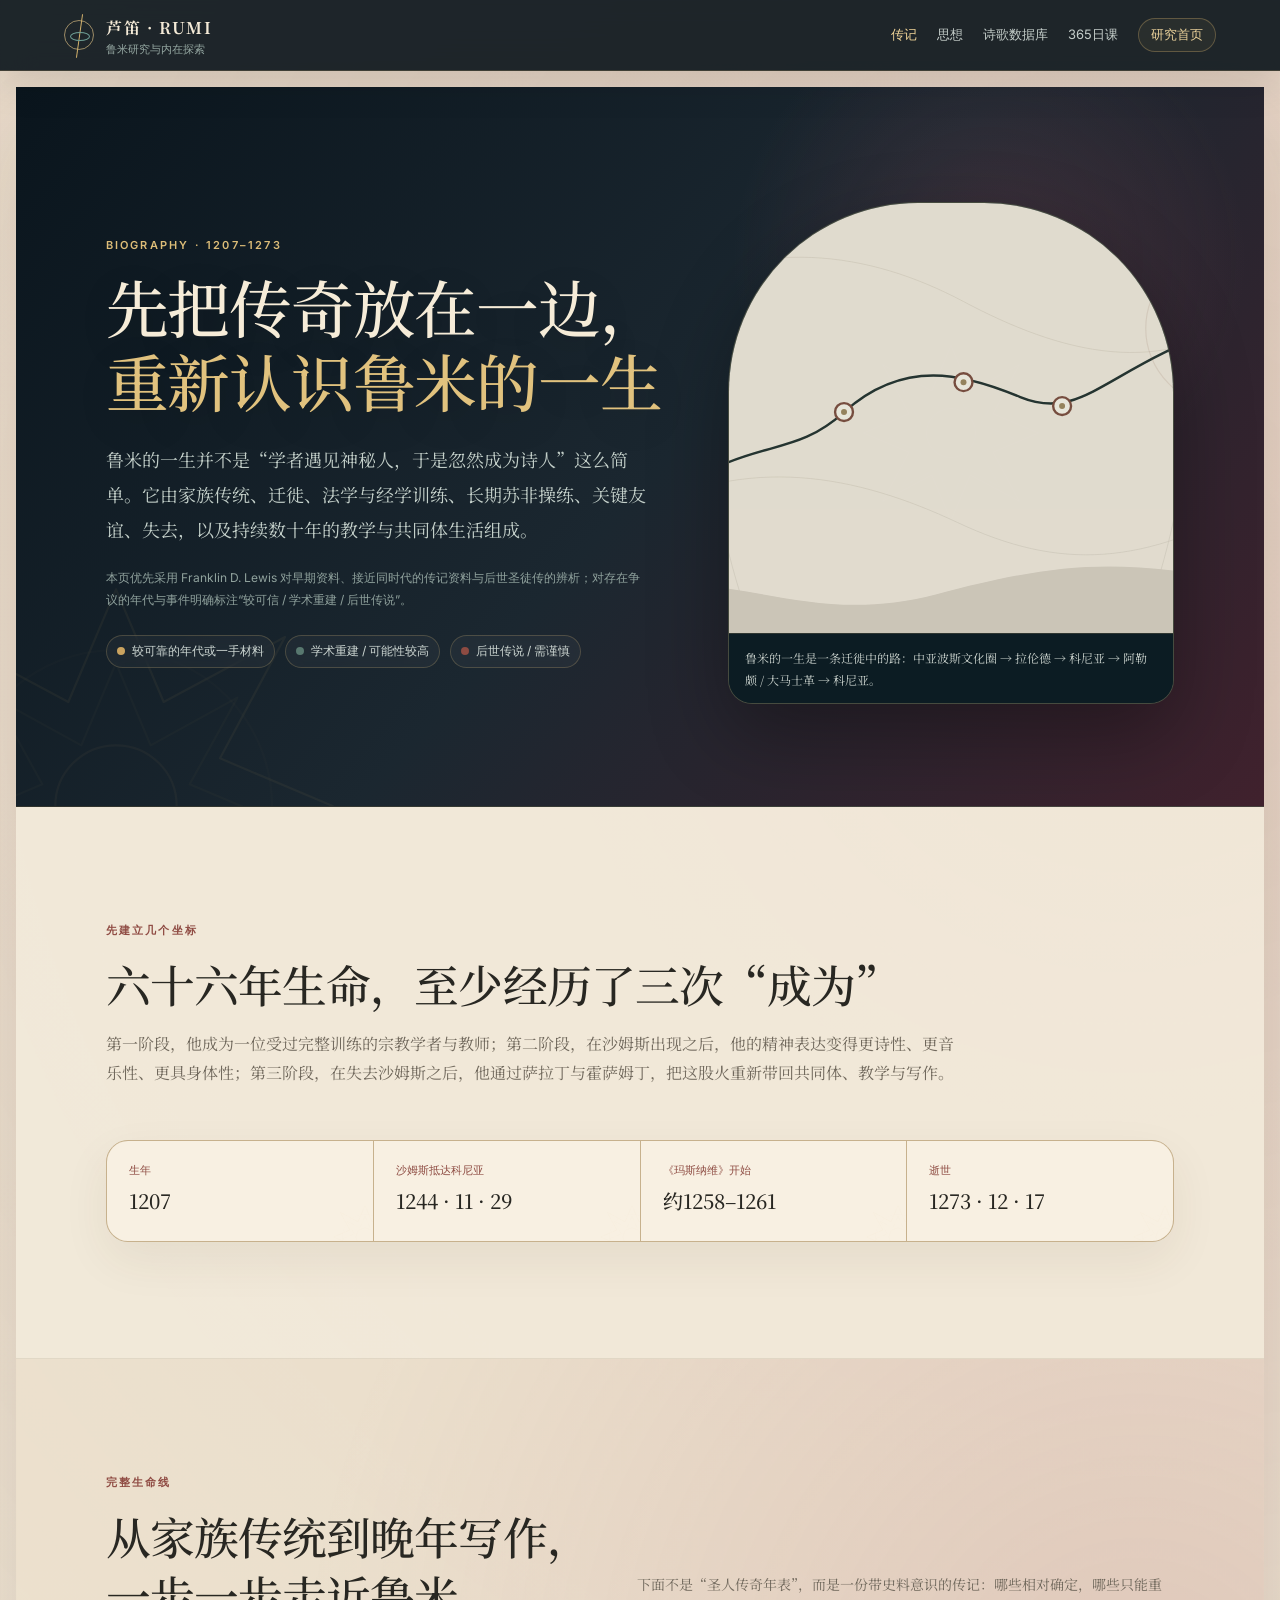
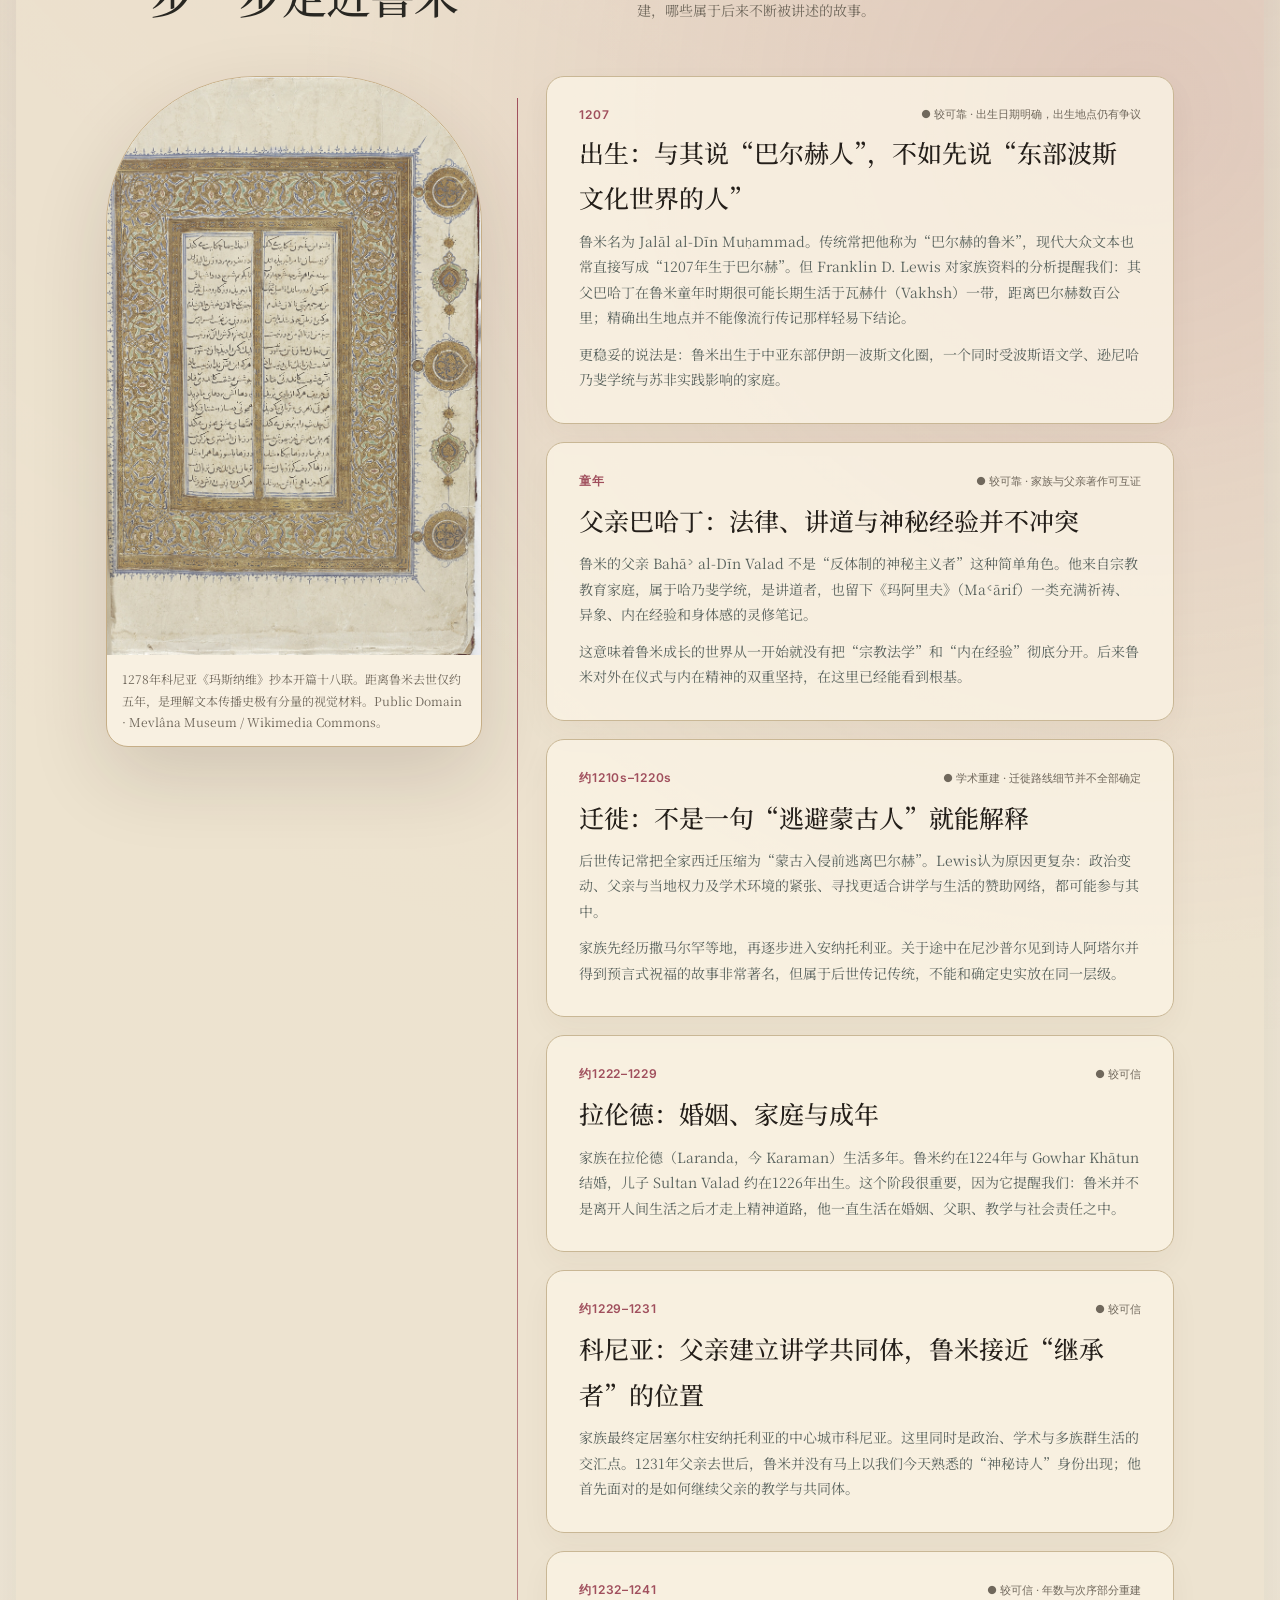
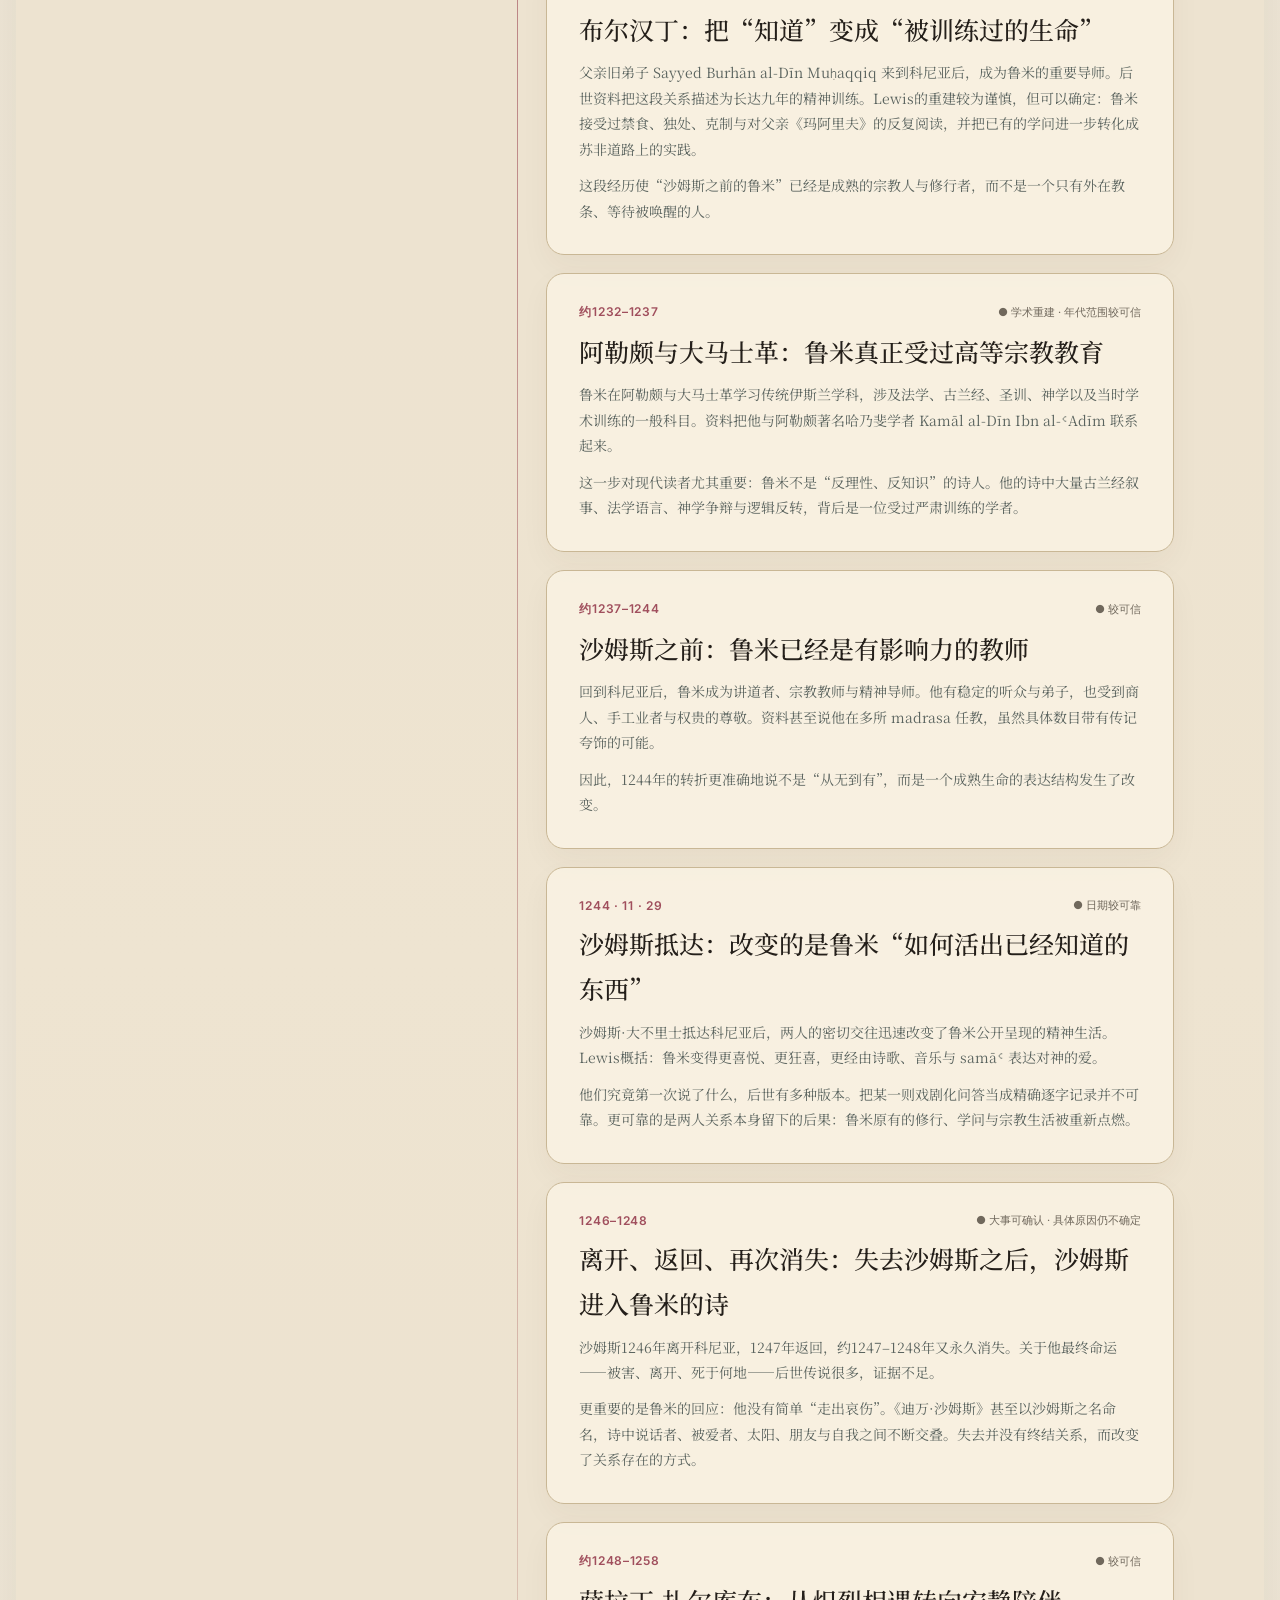
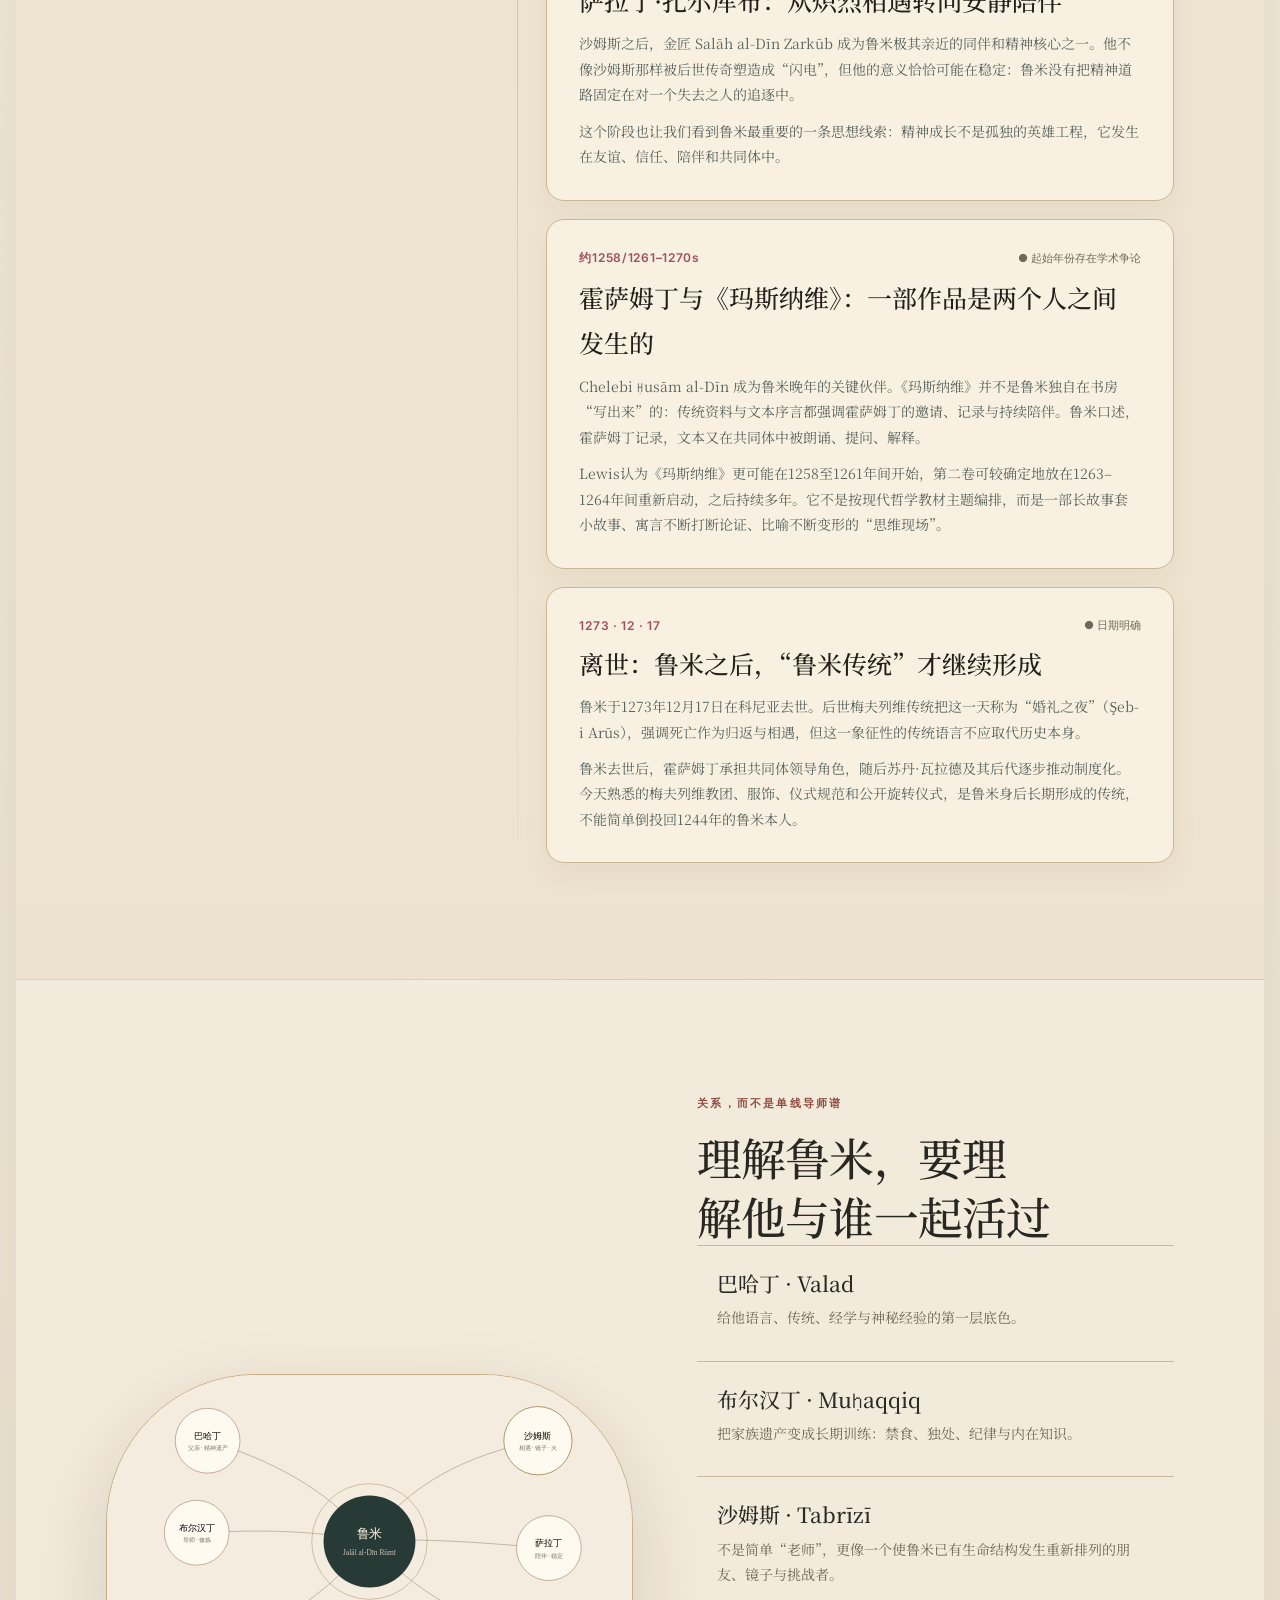
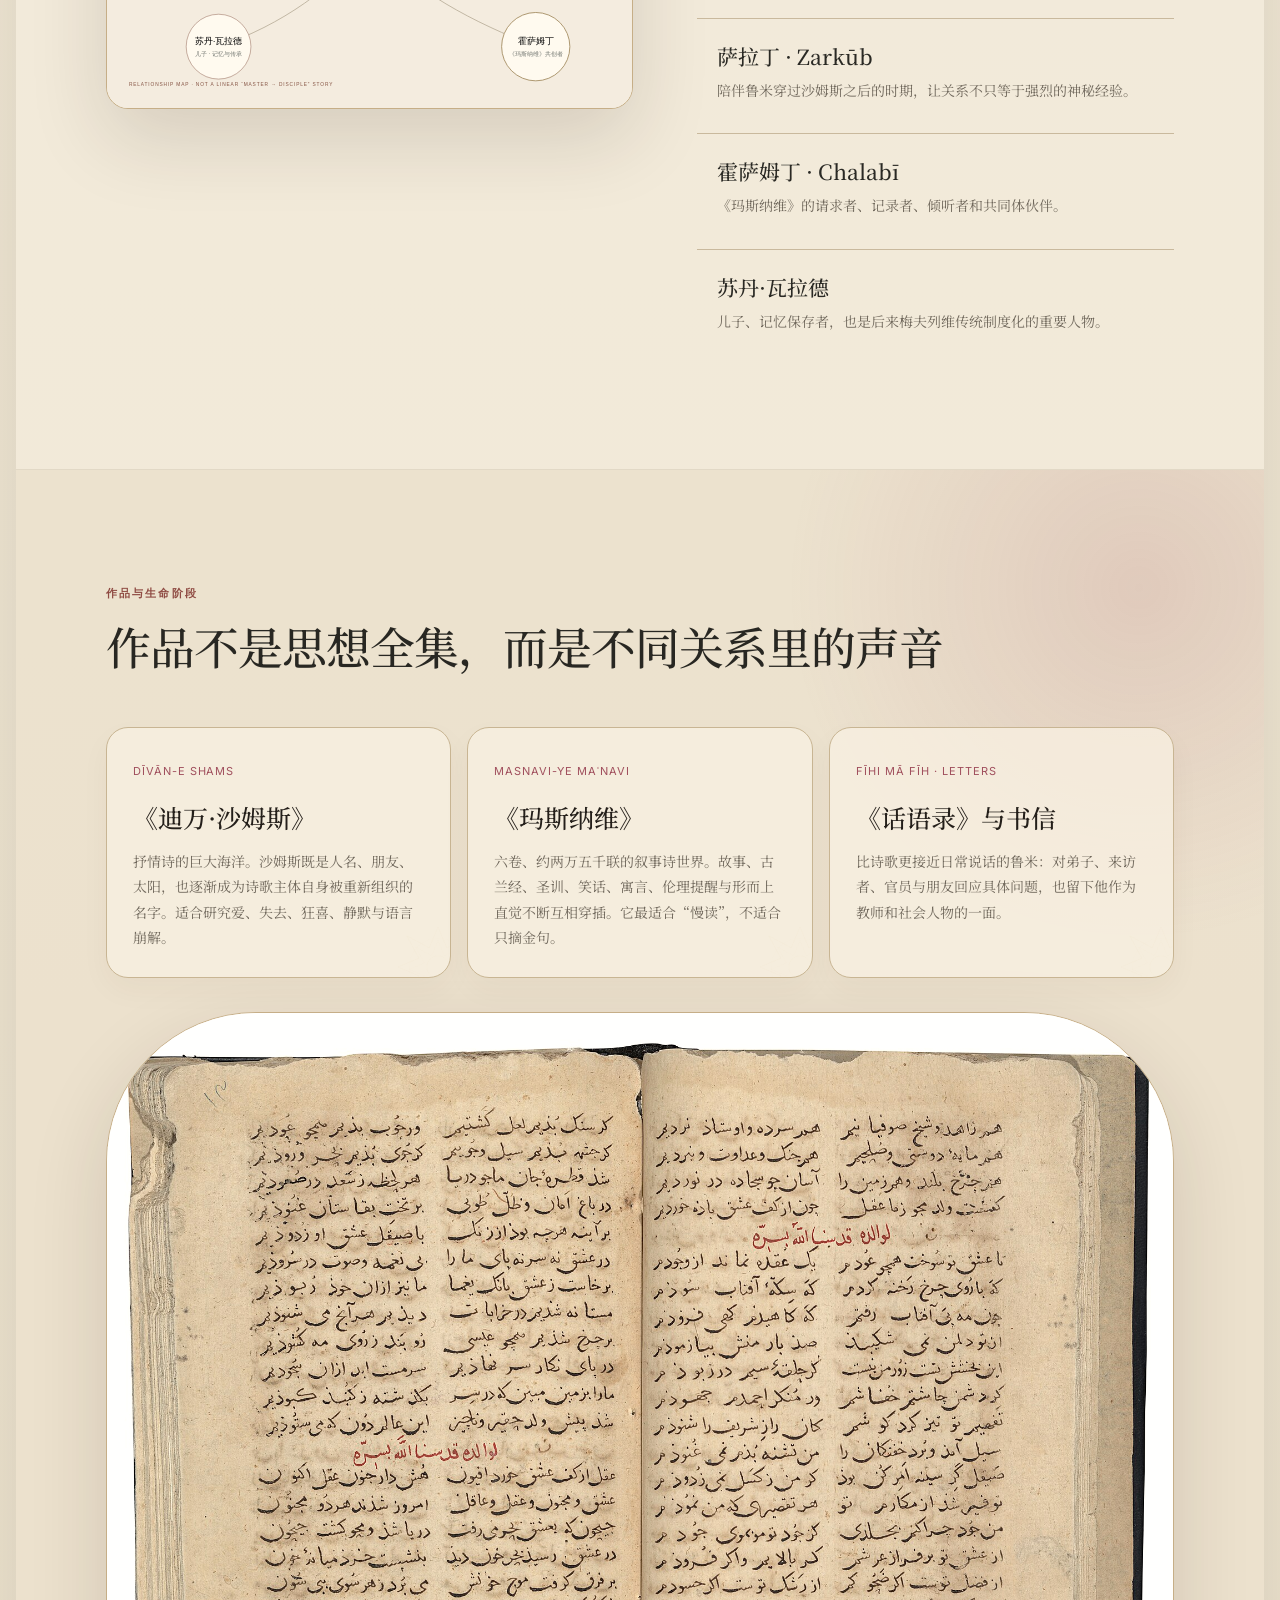
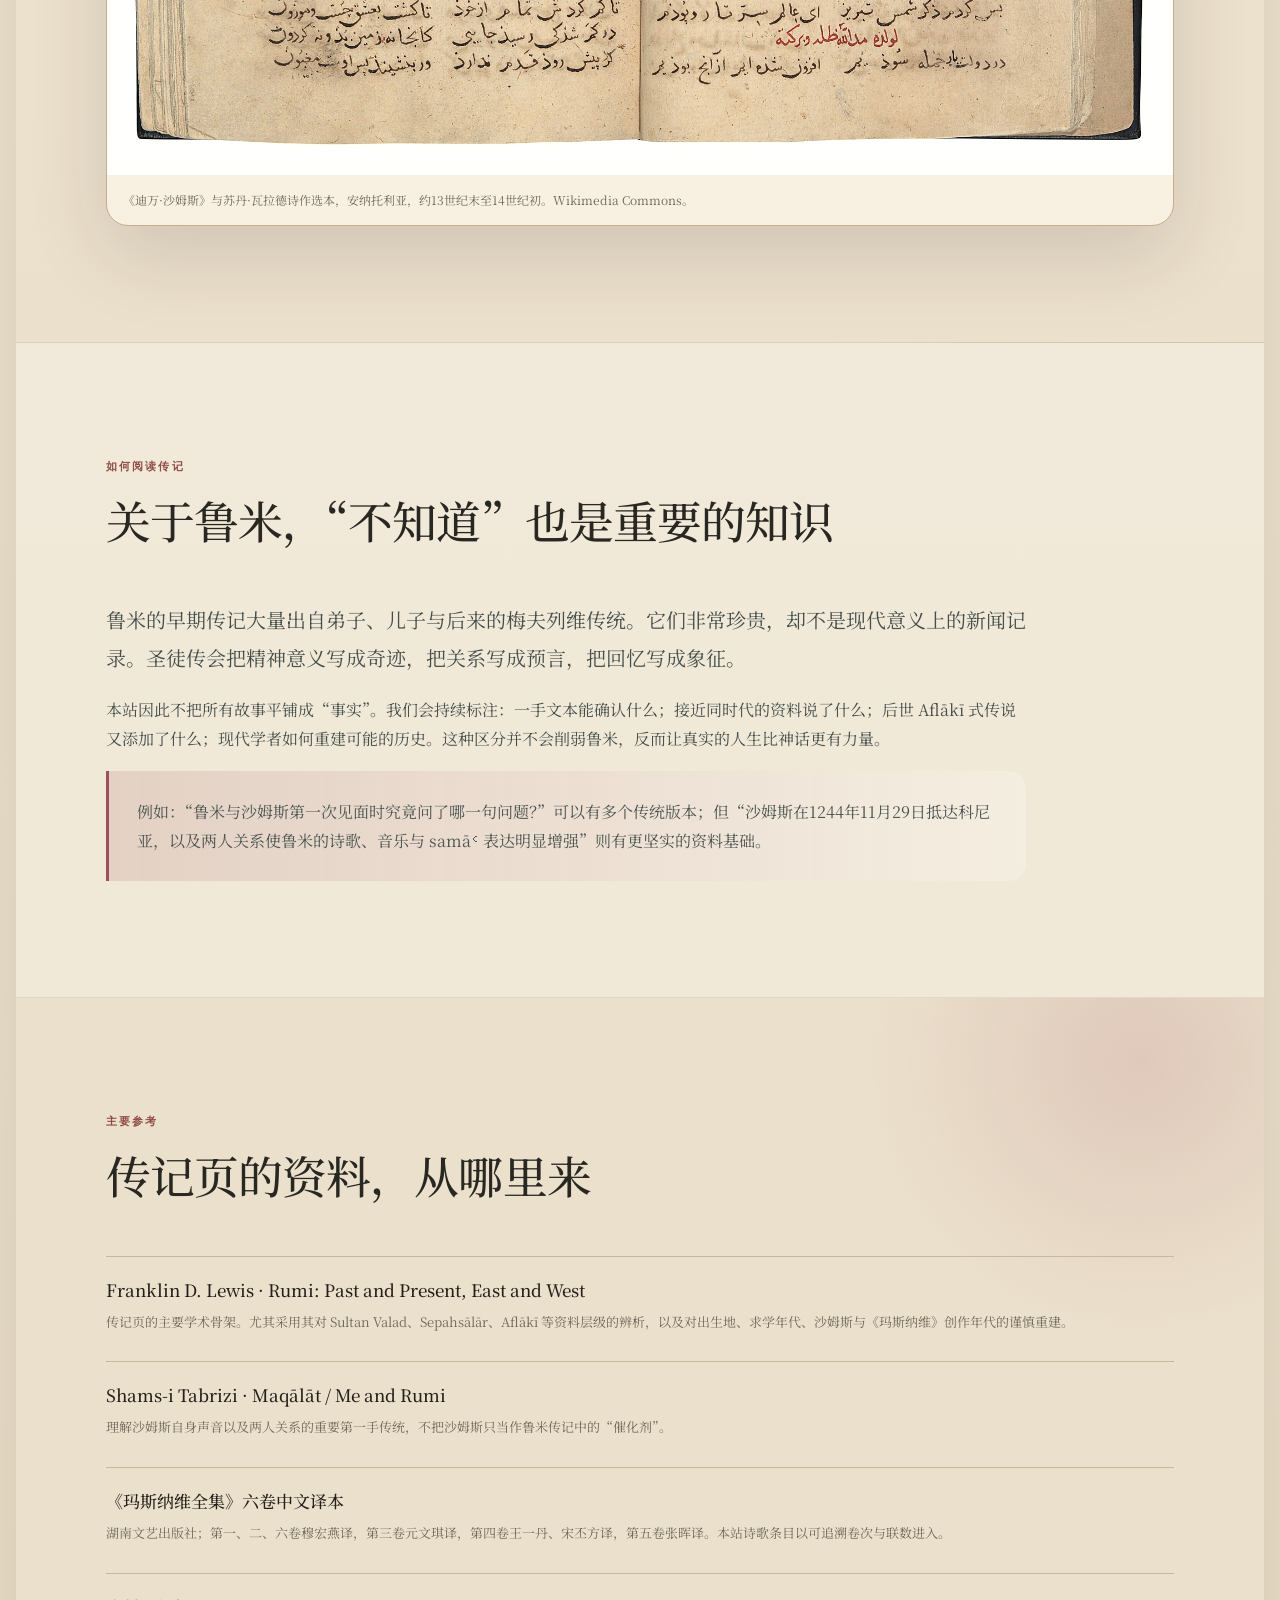
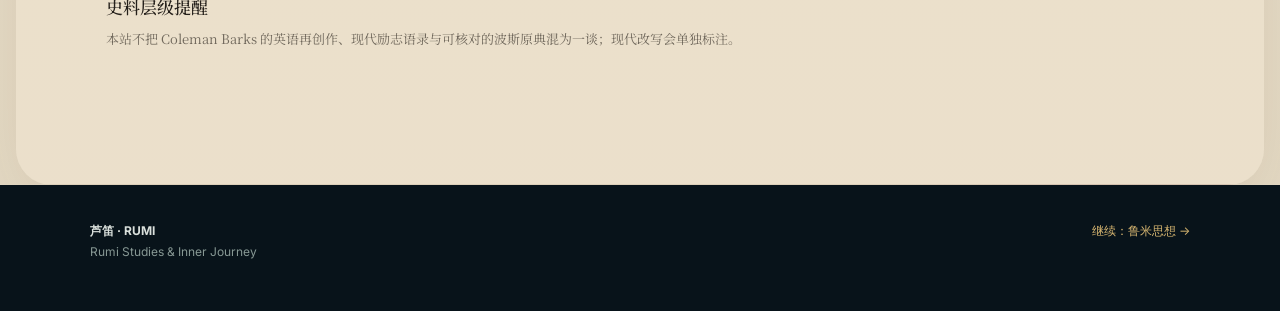
==== commit 7e0d81b9: "Design Rumi v3 night garden experience" ====
--- a/biography/index.html
+++ b/biography/index.html
@@ -8,10 +8,10 @@
   <link rel="icon" href="../assets/favicon.svg" type="image/svg+xml" />
   <link rel="preconnect" href="https://fonts.googleapis.com">
   <link rel="preconnect" href="https://fonts.gstatic.com" crossorigin>
-  <link href="https://fonts.googleapis.com/css2?family=Noto+Serif+SC:wght@400;500;600&family=Inter:wght@400;500;600&display=swap" rel="stylesheet">
-  <link rel="stylesheet" href="../pages.css?v=20261004-v2" />
+  <link href="https://fonts.googleapis.com/css2?family=Cormorant+Garamond:ital,wght@0,500;0,600;1,500&family=Noto+Serif+SC:wght@400;500;600&family=Inter:wght@400;500;600&display=swap" rel="stylesheet">
+  <link rel="stylesheet" href="../pages.css?v=20261004-v3" />
 </head>
-<body>
+<body class="biography-page">
 <header class="page-header">
   <a class="page-brand" href="../"><span class="mark" aria-hidden="true"></span><span><strong>芦笛 · RUMI</strong><small>鲁米研究与内在探索</small></span></a>
   <nav class="page-nav" aria-label="主导航">
@@ -201,7 +201,7 @@
     </div>
     <div class="prose">
       <p class="lead">鲁米的早期传记大量出自弟子、儿子与后来的梅夫列维传统。它们非常珍贵，却不是现代意义上的新闻记录。圣徒传会把精神意义写成奇迹，把关系写成预言，把回忆写成象征。</p>
-      <p>第二版网站因此不再把所有故事平铺成“事实”。我们会持续标注：一手文本能确认什么；近 contemporaneous 资料说了什么；后世 Aflākī 式传说又添加了什么；现代学者如何重建可能的历史。这种区分并不会削弱鲁米，反而让真实的人生比神话更有力量。</p>
+      <p>本站因此不把所有故事平铺成“事实”。我们会持续标注：一手文本能确认什么；接近同时代的资料说了什么；后世 Aflākī 式传说又添加了什么；现代学者如何重建可能的历史。这种区分并不会削弱鲁米，反而让真实的人生比神话更有力量。</p>
       <div class="callout">例如：“鲁米与沙姆斯第一次见面时究竟问了哪一句问题？”可以有多个传统版本；但“沙姆斯在1244年11月29日抵达科尼亚，以及两人关系使鲁米的诗歌、音乐与 samāʿ 表达明显增强”则有更坚实的资料基础。</div>
     </div>
   </section>
@@ -209,7 +209,7 @@
   <section class="section">
     <div class="section-head"><p class="eyebrow">主要参考</p><h2 class="section-title"><span>传记页的资料，</span><span>从哪里来</span></h2></div>
     <div class="source-list">
-      <div class="source-item"><strong>Franklin D. Lewis · Rumi: Past and Present, East and West</strong><p>第二版传记的主要学术骨架。尤其采用其对 Sultan Valad、Sepahsālār、Aflākī 等资料层级的辨析，以及对出生地、求学年代、沙姆斯与《玛斯纳维》创作年代的谨慎重建。</p></div>
+      <div class="source-item"><strong>Franklin D. Lewis · Rumi: Past and Present, East and West</strong><p>传记页的主要学术骨架。尤其采用其对 Sultan Valad、Sepahsālār、Aflākī 等资料层级的辨析，以及对出生地、求学年代、沙姆斯与《玛斯纳维》创作年代的谨慎重建。</p></div>
       <div class="source-item"><strong>Shams-i Tabrizi · Maqālāt / Me and Rumi</strong><p>理解沙姆斯自身声音以及两人关系的重要第一手传统，不把沙姆斯只当作鲁米传记中的“催化剂”。</p></div>
       <div class="source-item"><strong>《玛斯纳维全集》六卷中文译本</strong><p>湖南文艺出版社；第一、二、六卷穆宏燕译，第三卷元文琪译，第四卷王一丹、宋丕方译，第五卷张晖译。本站诗歌条目以可追溯卷次与联数进入。</p></div>
       <div class="source-item"><strong>史料层级提醒</strong><p>本站不把 Coleman Barks 的英语再创作、现代励志语录与可核对的波斯原典混为一谈；现代改写会单独标注。</p></div>
--- a/pages.css
+++ b/pages.css
@@ -169,3 +169,423 @@
   .entry-detail div{grid-template-columns:1fr;gap:3px}
   .page-footer{display:block;padding:30px 22px}.page-footer>div+div{margin-top:14px}
 }
+
+
+/* ─────────────────────────────────────────────────────────────
+   V3 · MYSTIC ROOMS
+   Shared deep-page system with page-specific accents.
+   ───────────────────────────────────────────────────────────── */
+:root{
+  --paper:#efe6d4;
+  --paper-2:#e4d7c1;
+  --ink:#241f1a;
+  --muted:#70685c;
+  --line:#cbb99b;
+  --deep:#0d1a20;
+  --night:#09141b;
+  --night-2:#122a31;
+  --rust:#8d4b42;
+  --gold:#caa35f;
+  --saffron:#d8b56e;
+  --jade:#58786f;
+  --white:#fbf5e9;
+  --display:"Cormorant Garamond","Noto Serif SC","Songti SC",serif;
+  --shadow:0 30px 80px rgba(40,31,20,.14);
+  --shadow-dark:0 30px 80px rgba(0,0,0,.32);
+  --accent:#caa35f;
+  --accent-soft:rgba(202,163,95,.16);
+}
+.biography-page{--accent:#a04f5d;--accent-soft:rgba(160,79,93,.16)}
+.thought-page{--accent:#4f8b83;--accent-soft:rgba(79,139,131,.16)}
+.poetry-page{--accent:#c6a056;--accent-soft:rgba(198,160,86,.17)}
+html{background:#09141b}
+body{
+  background:
+    radial-gradient(circle at 88% 6%,var(--accent-soft),transparent 22%),
+    linear-gradient(180deg,#ede3d0 0%,#f3ebdc 42%,#e7dbc5 100%);
+}
+a:focus-visible,button:focus-visible,input:focus-visible,select:focus-visible,summary:focus-visible{
+  outline:2px solid var(--accent);
+  outline-offset:3px;
+}
+.page-header{
+  min-height:68px;
+  padding-top:13px;
+  padding-bottom:13px;
+  color:#f0e7d5;
+  background:rgba(8,18,25,.9);
+  border-bottom-color:rgba(214,180,110,.18);
+  box-shadow:0 14px 38px rgba(0,0,0,.10);
+}
+.page-brand strong{color:#f4ead7;letter-spacing:.1em}
+.page-brand small{color:#95a7a2}
+.page-brand .mark{border-color:rgba(222,193,133,.65)}
+.page-brand .mark:before{background:#d5b36d}
+.page-brand .mark:after{border-color:#6fa096}
+.page-nav a{color:#c5ceca}
+.page-nav a:hover,.page-nav a.active{color:#f0d497}
+.page-nav .pill{
+  border-color:rgba(214,180,110,.32);
+  background:rgba(214,180,110,.06);
+  color:#ead19a;
+}
+.page-main{
+  width:min(calc(100% - 32px),var(--page));
+  margin:16px auto 0;
+  overflow:hidden;
+  border-radius:0 0 36px 36px;
+  box-shadow:0 34px 90px rgba(31,25,18,.10);
+}
+.page-hero{
+  position:relative;
+  min-height:720px;
+  padding:8vw 7vw 7vw;
+  overflow:hidden;
+  color:#f1e7d4;
+  border-bottom-color:rgba(215,181,110,.18);
+  background:
+    radial-gradient(circle at 76% 22%,var(--accent-soft),transparent 24%),
+    linear-gradient(130deg,rgba(7,18,25,.99),rgba(16,40,46,.96) 66%,rgba(26,48,49,.92)),
+    url("./assets/mystic-arch.svg") center/cover no-repeat;
+}
+.biography-page .page-hero{
+  background:
+    radial-gradient(circle at 78% 24%,rgba(160,79,93,.24),transparent 23%),
+    linear-gradient(132deg,#0a151d,#1b2730 52%,#40212d),
+    url("./assets/mystic-arch.svg") center/cover no-repeat;
+}
+.thought-page .page-hero{
+  background:
+    radial-gradient(circle at 78% 24%,rgba(79,139,131,.25),transparent 24%),
+    linear-gradient(132deg,#071820,#123139 55%,#173d43),
+    url("./assets/mystic-arch.svg") center/cover no-repeat;
+}
+.poetry-page .page-hero{
+  background:
+    radial-gradient(circle at 78% 24%,rgba(198,160,86,.21),transparent 24%),
+    linear-gradient(132deg,#0a1720,#15313a 58%,#2c342c),
+    url("./assets/mystic-arch.svg") center/cover no-repeat;
+}
+.page-hero:before{
+  content:"";
+  position:absolute;
+  width:520px;height:520px;
+  left:-160px;bottom:-260px;
+  background:url("./assets/mystic-rosette.svg") center/contain no-repeat;
+  opacity:.10;
+  animation:page-rosette 60s linear infinite;
+}
+.page-hero>div,.page-hero>.hero-visual{position:relative;z-index:1}
+.page-hero .eyebrow{color:#ddbd78}
+.page-title{
+  color:#f6ecd8;
+  font-size:clamp(48px,4.9vw,74px);
+  line-height:1.19;
+  text-shadow:0 12px 40px rgba(0,0,0,.18);
+}
+.page-title span:last-child{color:#e1c27e}
+.hero-lede{color:#c4d0ca;font-size:18px;line-height:1.95}
+.hero-note{color:#90a29d;line-height:1.8}
+.source-chip{
+  border-color:rgba(218,186,122,.23);
+  color:#cdd6d2;
+  background:rgba(255,255,255,.035);
+  backdrop-filter:blur(8px);
+}
+.hero-visual{
+  position:relative;
+  border-color:rgba(220,188,125,.28);
+  border-radius:190px 190px 24px 24px;
+  background:#0d2027;
+  box-shadow:var(--shadow-dark);
+}
+.hero-visual:before{
+  content:"";
+  position:absolute;
+  inset:7% 7% 15%;
+  z-index:1;
+  pointer-events:none;
+  background:url("./assets/mystic-rosette.svg") center/55% no-repeat;
+  opacity:.11;
+}
+.hero-visual img{
+  position:relative;
+  z-index:2;
+  height:430px;
+  opacity:.9;
+  filter:saturate(.82) sepia(.1) contrast(1.03);
+}
+.hero-visual figcaption{
+  position:relative;
+  z-index:3;
+  color:#c8d0cb;
+  background:#0c1c23;
+  border-top:1px solid rgba(218,186,122,.17);
+}
+.section{
+  position:relative;
+  padding-top:116px;
+  padding-bottom:116px;
+  background:rgba(243,235,219,.88);
+  border-bottom-color:rgba(109,91,63,.12);
+}
+.section:nth-of-type(odd){
+  background:
+    radial-gradient(circle at 90% 8%,var(--accent-soft),transparent 20%),
+    rgba(237,226,205,.74);
+}
+.section-head{margin-bottom:52px}
+.eyebrow{color:#8f4b43;letter-spacing:.2em}
+.section-title{
+  color:#282722;
+  text-wrap:balance;
+}
+.split-head>p,.section-head p:not(.eyebrow){line-height:1.85}
+.fact-strip{
+  background:#c7b18d;
+  border-color:#c7b18d;
+  border-radius:22px;
+  box-shadow:0 18px 48px rgba(70,52,28,.07);
+}
+.fact-strip>div{
+  position:relative;
+  overflow:hidden;
+  background:#f8f0e2;
+}
+.fact-strip>div:after{
+  content:"";
+  position:absolute;
+  width:76px;height:76px;
+  right:-30px;bottom:-34px;
+  background:url("./assets/mystic-rosette.svg") center/contain no-repeat;
+  opacity:.10;
+}
+.fact-strip span{color:#8e4c43}
+.fact-strip strong{color:#282722}
+.sticky-media figure,.full-media,.image-pair figure,.atlas-wrap figure{
+  border-color:#c6ae87;
+  border-radius:150px 150px 22px 22px;
+  background:#f8f0e1;
+  box-shadow:var(--shadow);
+}
+.sticky-media figure img,.full-media img,.image-pair img{
+  filter:saturate(.88) sepia(.07);
+}
+.life-chapters{
+  position:relative;
+  gap:18px;
+}
+.life-chapters:before{
+  content:"";
+  position:absolute;
+  left:-29px;top:22px;bottom:22px;
+  width:1px;
+  background:linear-gradient(var(--accent),rgba(202,163,95,.08));
+}
+.life-card{
+  position:relative;
+  overflow:hidden;
+  padding:30px 32px;
+  border-color:#c9b795;
+  border-radius:18px;
+  background:rgba(250,243,229,.82);
+  box-shadow:0 12px 30px rgba(69,50,26,.045);
+  transition:.25s ease;
+}
+.life-card:before{
+  content:"";
+  position:absolute;
+  left:-34px;top:36px;
+  width:9px;height:9px;
+  border:2px solid var(--accent);
+  border-radius:50%;
+  background:#f1e7d5;
+  box-shadow:0 0 0 5px var(--accent-soft);
+}
+.life-card:hover{
+  transform:translateY(-2px);
+  border-color:rgba(139,102,55,.45);
+  box-shadow:0 20px 42px rgba(65,45,20,.075);
+}
+.life-card time,.life-card .meta time{color:var(--accent)}
+.relation-note{border-top-color:#c9b99d}
+.relation-note h3{color:#2a2924}
+.work-card{
+  position:relative;
+  overflow:hidden;
+  border-color:#c8b593;
+  border-radius:22px;
+  background:rgba(249,241,226,.76);
+  box-shadow:0 12px 30px rgba(70,51,28,.04);
+}
+.work-card:after{
+  content:"";
+  position:absolute;
+  width:96px;height:96px;
+  right:-36px;bottom:-38px;
+  background:url("./assets/mystic-rosette.svg") center/contain no-repeat;
+  opacity:.10;
+}
+.work-card small{color:var(--accent)}
+.callout{
+  border-left-color:var(--accent);
+  border-radius:0 18px 18px 0;
+  background:linear-gradient(90deg,var(--accent-soft),rgba(255,255,255,.22));
+}
+.thought-hero{color:#f1e7d4}
+.thought-axis{gap:18px}
+.axis-card{
+  min-height:310px;
+  border-color:#c7b18e;
+  border-radius:24px;
+  background:
+    radial-gradient(circle at 100% 0%,var(--accent-soft),transparent 28%),
+    rgba(249,242,229,.8);
+  box-shadow:0 14px 34px rgba(67,49,26,.045);
+  transition:.25s ease;
+}
+.axis-card:hover{transform:translateY(-3px);box-shadow:0 22px 46px rgba(55,44,27,.08)}
+.axis-card .num{color:var(--accent-soft)}
+.axis-card .term{color:var(--accent)}
+.axis-card .key{
+  border-top-color:#ccb999;
+  color:#4a514c;
+}
+.boundary-card{
+  position:relative;
+  overflow:hidden;
+  border:1px solid rgba(216,181,108,.17);
+  border-radius:24px;
+  background:linear-gradient(145deg,#10262d,#173a3b);
+  box-shadow:0 20px 46px rgba(15,39,42,.10);
+}
+.boundary-card:after{
+  content:"";
+  position:absolute;
+  width:105px;height:105px;
+  right:-35px;bottom:-40px;
+  background:url("./assets/mystic-rosette.svg") center/contain no-repeat;
+  opacity:.11;
+}
+.poetry-tools{
+  position:sticky;
+  z-index:12;
+  top:82px;
+  padding:12px;
+  margin:0 0 24px;
+  border:1px solid rgba(128,98,52,.18);
+  border-radius:999px;
+  background:rgba(239,230,212,.88);
+  backdrop-filter:blur(16px);
+  box-shadow:0 16px 36px rgba(65,47,26,.08);
+}
+.poetry-tools input,.poetry-tools select{
+  border-color:#c8b28c;
+  background:#fbf4e8;
+}
+.poetry-tools input:focus,.poetry-tools select:focus{
+  border-color:var(--accent);
+  box-shadow:0 0 0 3px var(--accent-soft);
+}
+.poetry-count{color:#766d60}
+.poetry-grid{gap:18px}
+.poem-entry{
+  position:relative;
+  overflow:hidden;
+  padding:28px;
+  border-color:#c9b591;
+  border-radius:22px;
+  background:
+    linear-gradient(120deg,rgba(255,255,255,.34),rgba(255,255,255,.12)),
+    #f1e4cd;
+  box-shadow:0 14px 32px rgba(64,46,24,.04);
+}
+.poem-entry:after{
+  content:"";
+  position:absolute;
+  width:110px;height:110px;
+  right:-42px;top:-40px;
+  background:url("./assets/mystic-rosette.svg") center/contain no-repeat;
+  opacity:.08;
+  pointer-events:none;
+}
+.poem-entry:hover{
+  transform:translateY(-4px);
+  border-color:#aa8a54;
+  box-shadow:0 24px 52px rgba(56,41,22,.09);
+}
+.poem-entry .entry-meta{color:#8d4c43}
+.poem-entry blockquote{
+  border-left-color:var(--accent);
+  color:#312c25;
+}
+.tag{
+  border:1px solid rgba(124,97,55,.12);
+  background:#e7d8bd;
+}
+.entry-more{border-top-color:#c9b896}
+.entry-more summary{color:#8d4c43}
+.entry-more summary:after{color:var(--accent)}
+.entry-detail{border-top-color:#c9b896}
+.entry-detail dt{color:#8d4c43}
+.entry-question{
+  border:1px solid rgba(215,180,109,.18);
+  background:linear-gradient(135deg,#10262e,#183a3e);
+  box-shadow:inset 0 1px 0 rgba(255,255,255,.04);
+}
+.motif-item{border-top-color:#c9b99c}
+.source-item{border-top-color:#c9b99c}
+.page-footer{
+  color:#d9dfdb;
+  background:#08131a;
+}
+.page-footer p{color:#879894}
+.page-footer a{color:#d6b570}
+@keyframes page-rosette{to{transform:rotate(360deg)}}
+@media(max-width:1050px){
+  .page-main{width:min(calc(100% - 20px),var(--page));margin-top:10px}
+  .page-hero{min-height:auto;padding-top:84px}
+  .life-chapters:before,.life-card:before{display:none}
+}
+@media(max-width:860px){
+  .page-header{background:rgba(8,18,25,.97)}
+  .page-nav{
+    background:#0b1a21;
+    border-bottom-color:rgba(214,180,110,.18);
+  }
+  .page-nav a{color:#d7dfdb}
+  .page-toggle{
+    color:#f0e6d2;
+    background:#11262e;
+    border-color:rgba(214,180,110,.28);
+  }
+  .page-main{border-radius:0 0 26px 26px}
+  .page-hero{padding-top:74px}
+  .hero-visual{border-radius:125px 125px 20px 20px}
+  .sticky-media figure,.full-media,.image-pair figure,.atlas-wrap figure{
+    border-radius:90px 90px 18px 18px;
+  }
+  .poetry-tools{
+    position:static;
+    border-radius:20px;
+    background:rgba(239,230,212,.96);
+  }
+}
+@media(max-width:620px){
+  .page-main{width:calc(100% - 12px);margin-top:6px}
+  .page-hero{padding:66px 18px 56px}
+  .page-title{font-size:36px;line-height:1.38}
+  .page-hero .page-title span{white-space:normal}
+  .hero-lede,.hero-note{max-width:100%;overflow-wrap:anywhere}
+  .hero-lede{font-size:16px}
+  .hero-visual{border-radius:96px 96px 16px 16px}
+  .hero-visual img{height:280px}
+  .section{padding:82px 18px}
+  .life-card,.axis-card,.poem-entry{padding:23px 20px}
+  .sticky-media figure,.full-media,.image-pair figure,.atlas-wrap figure{
+    border-radius:70px 70px 16px 16px;
+  }
+}
+@media(prefers-reduced-motion:reduce){
+  .page-hero:before{animation:none}
+}
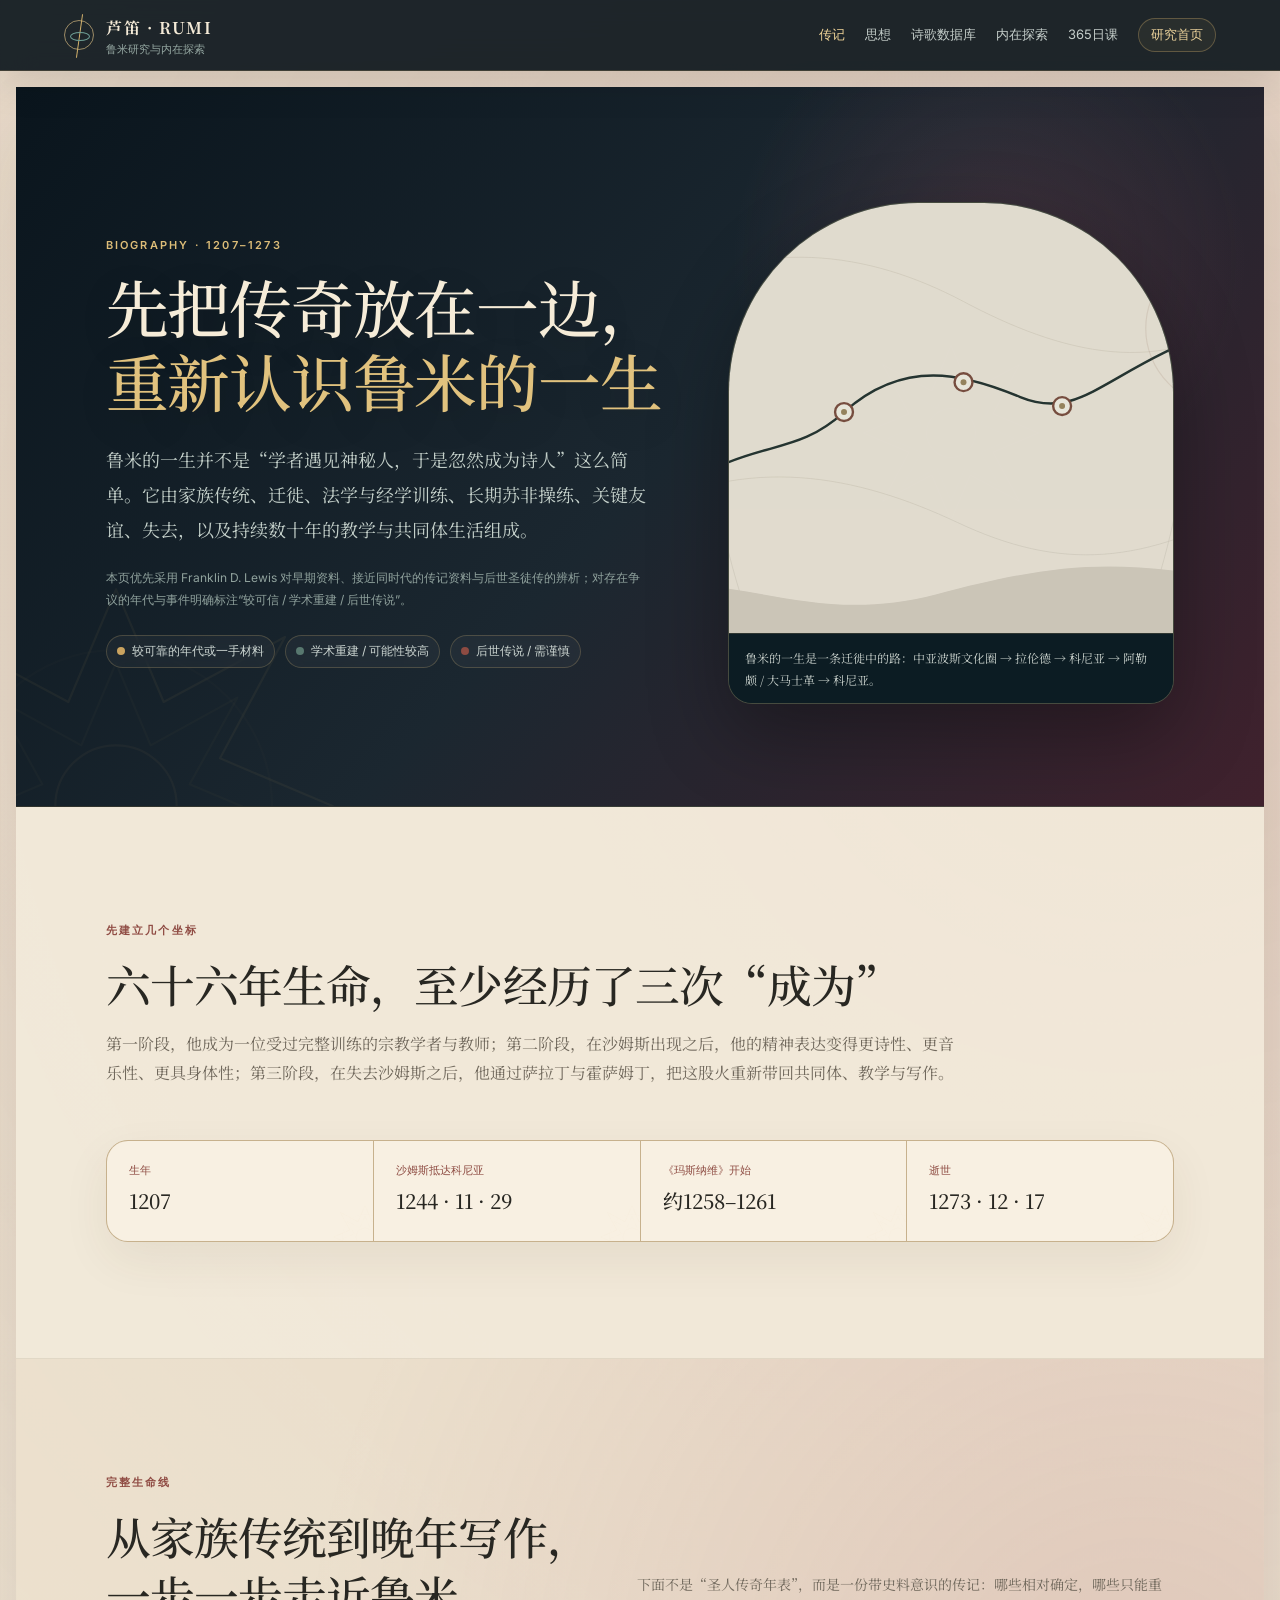
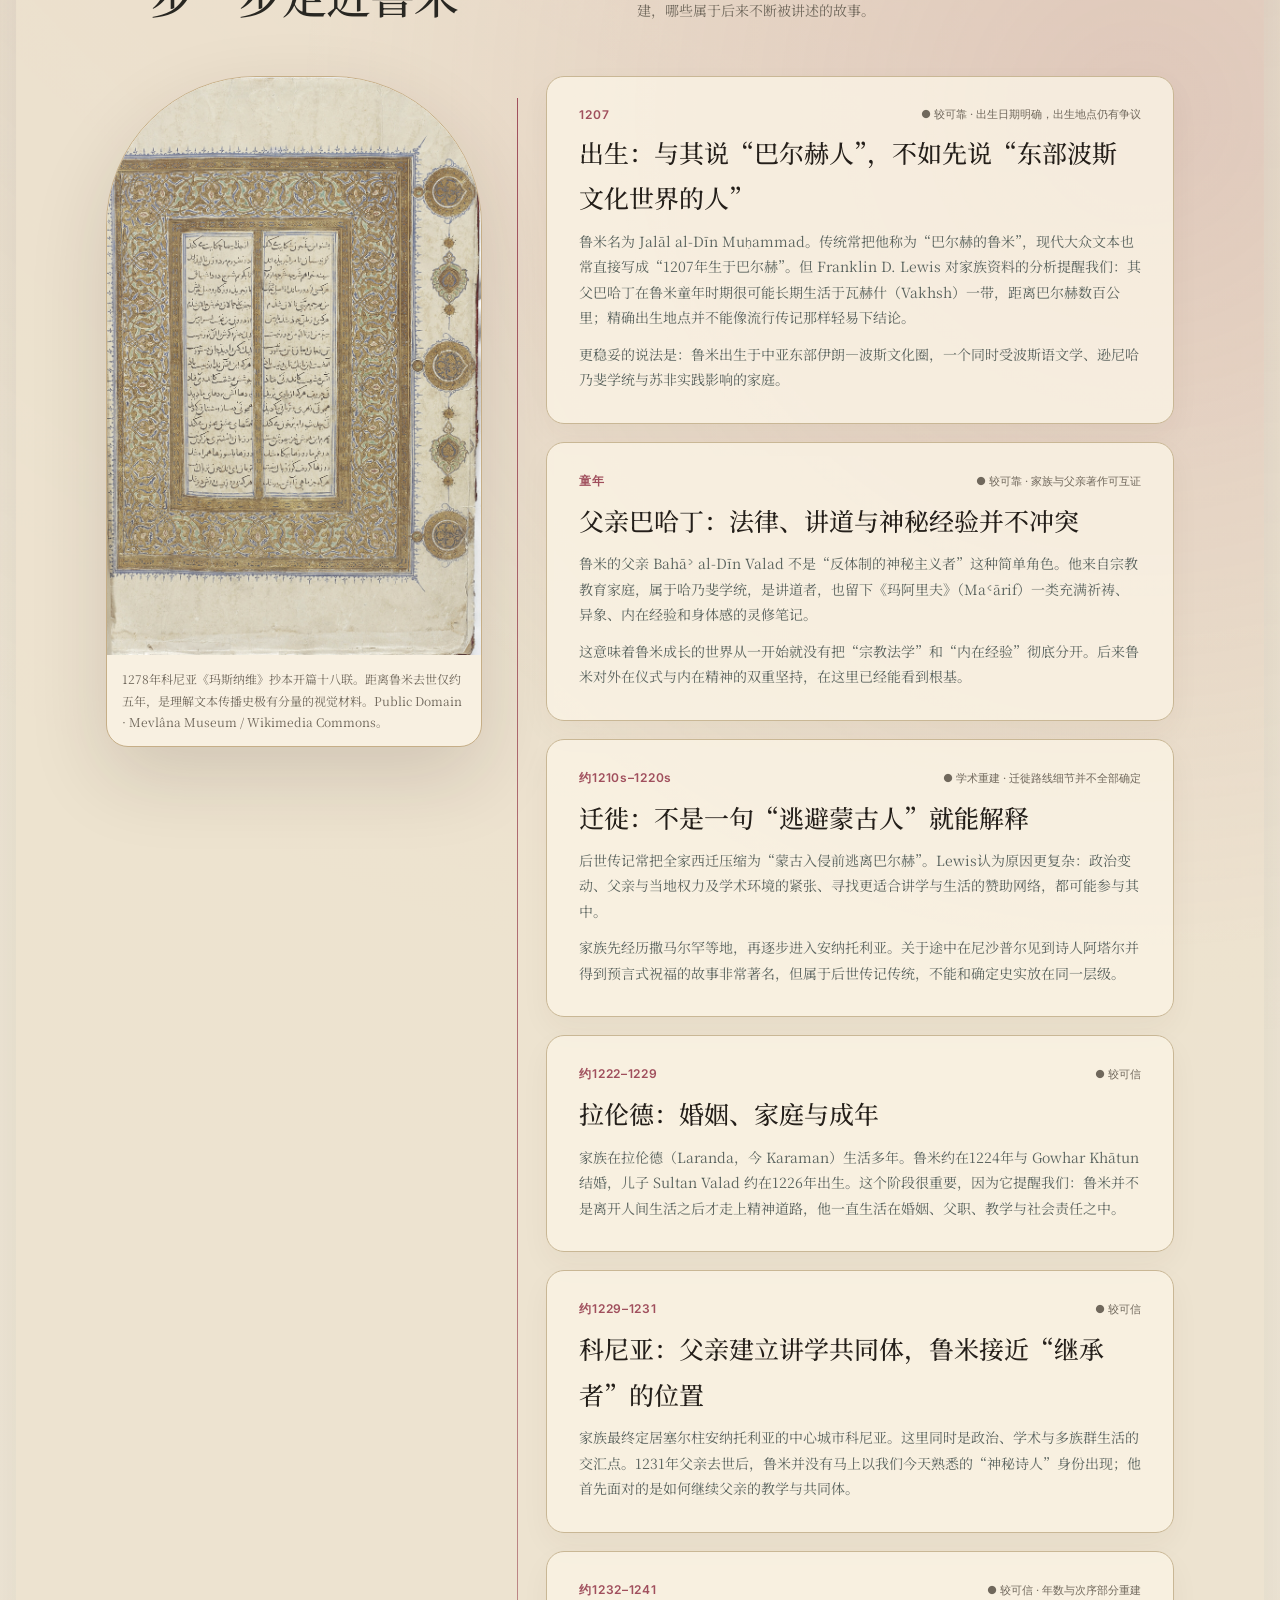
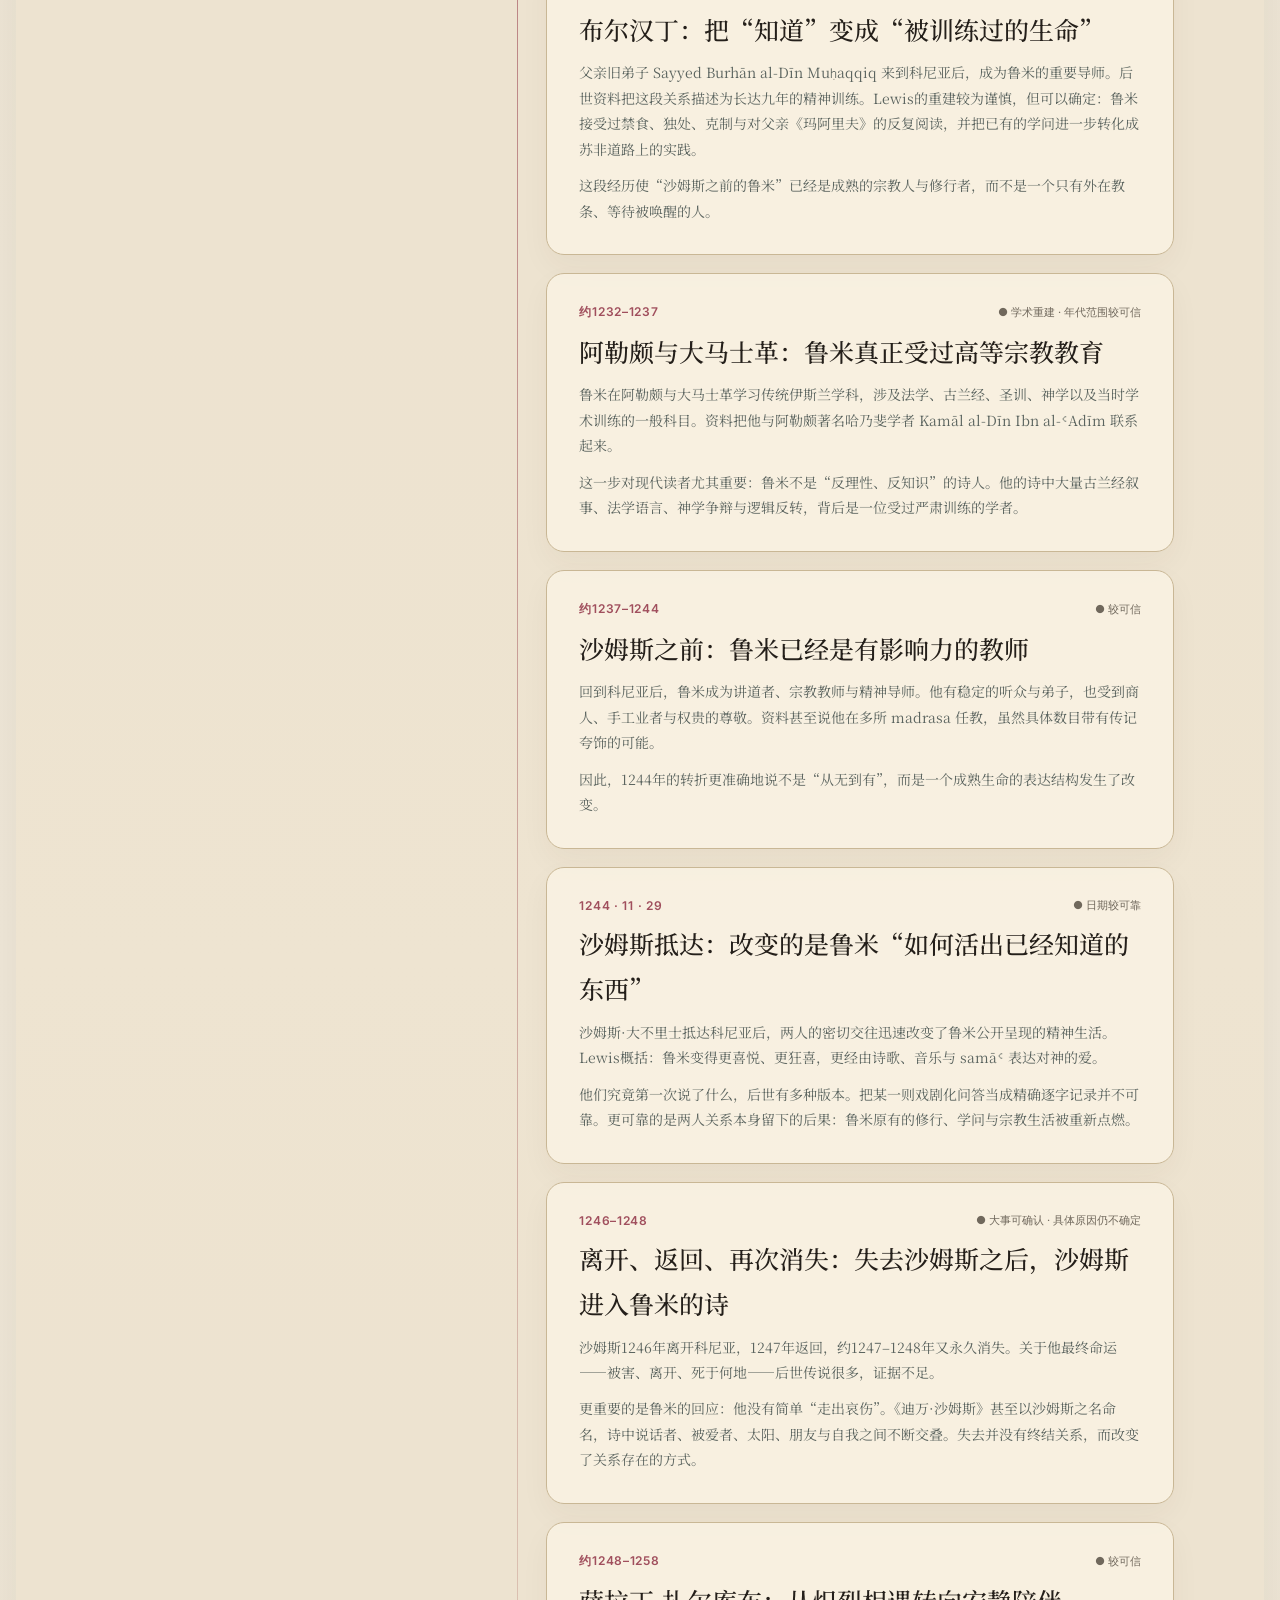
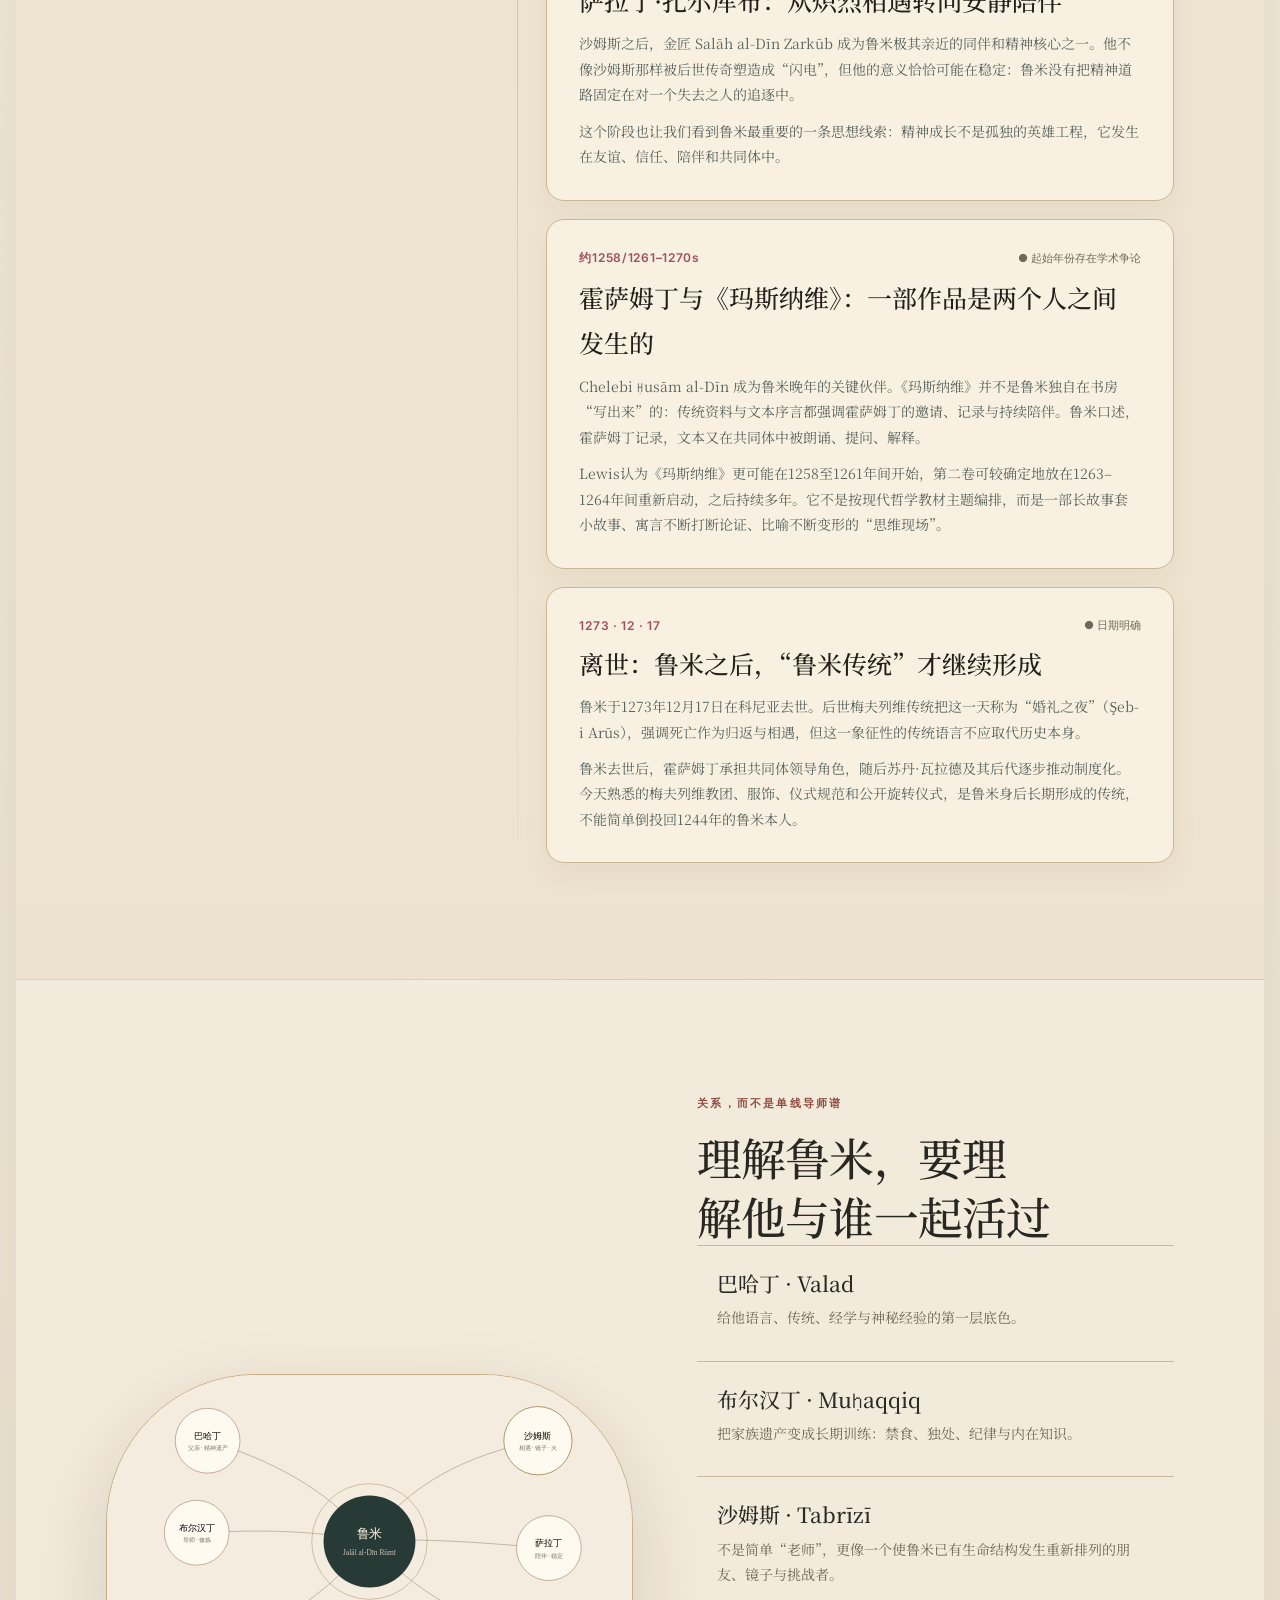
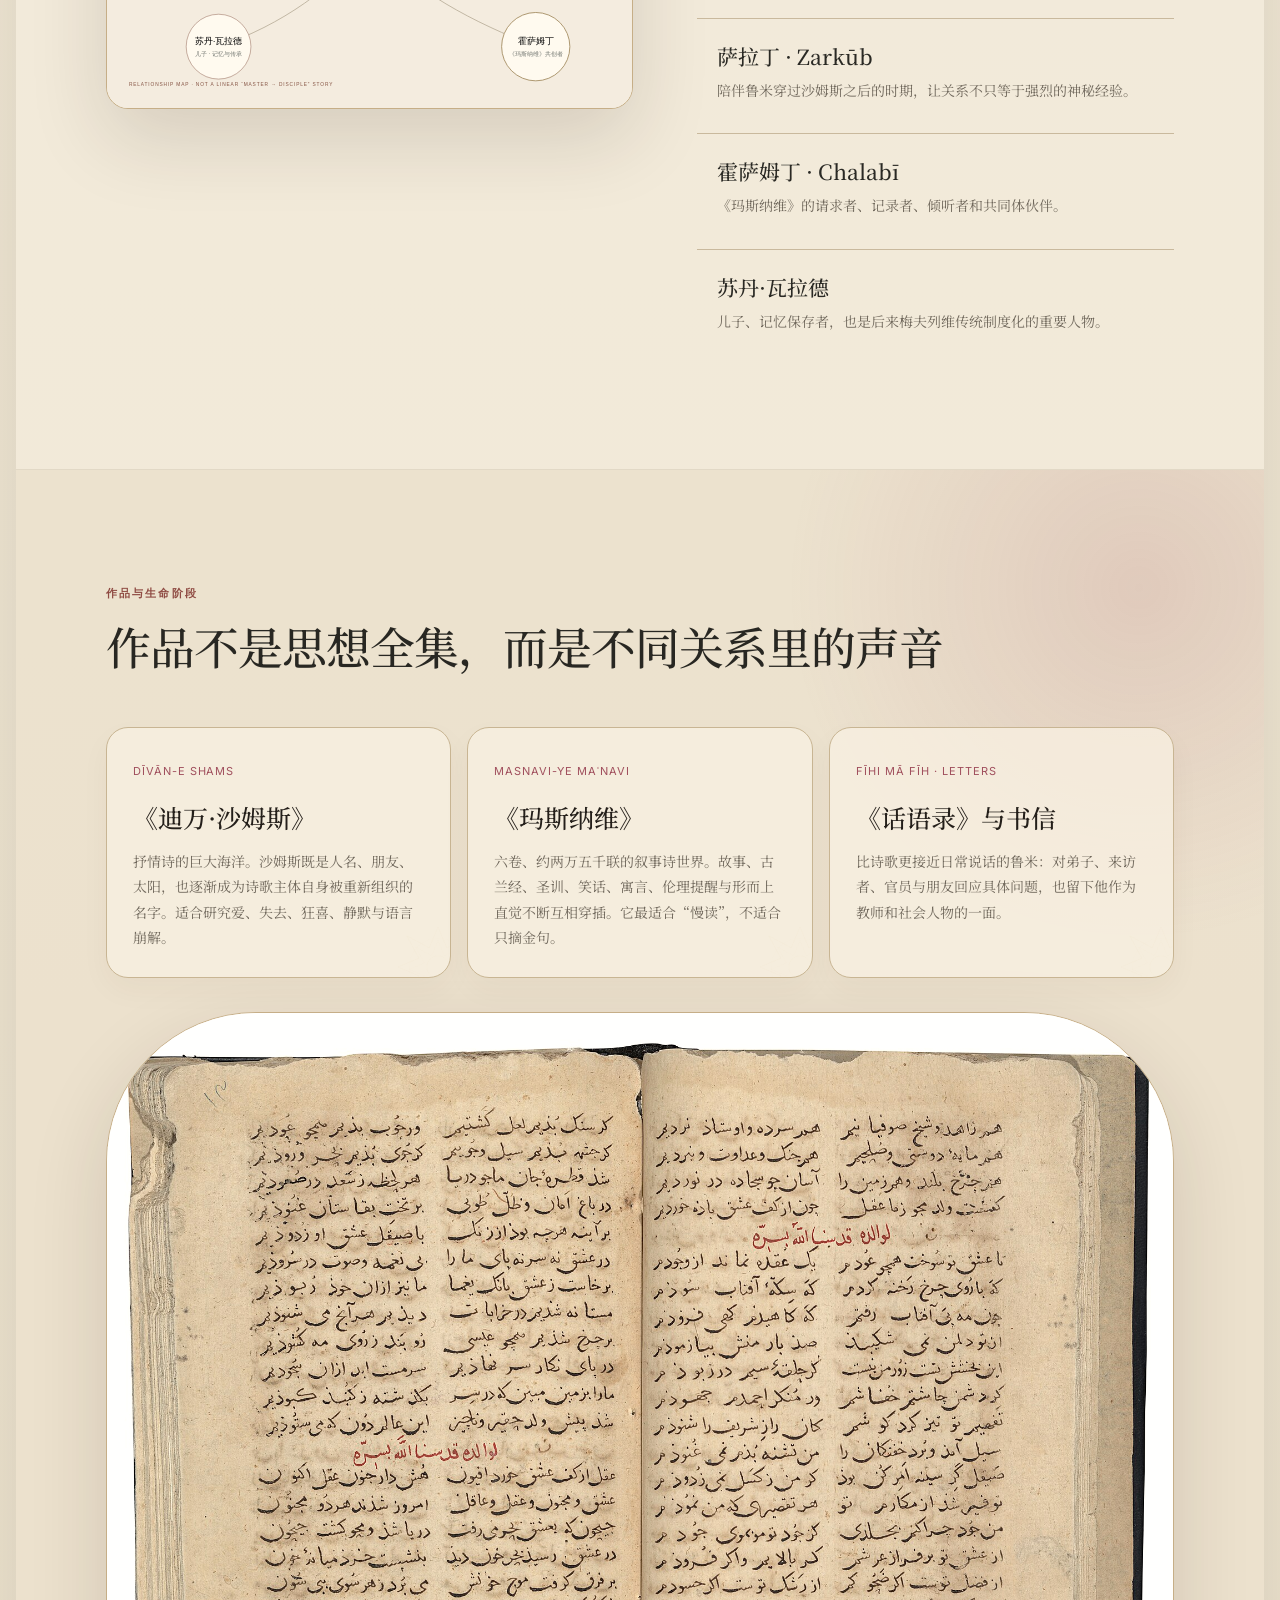
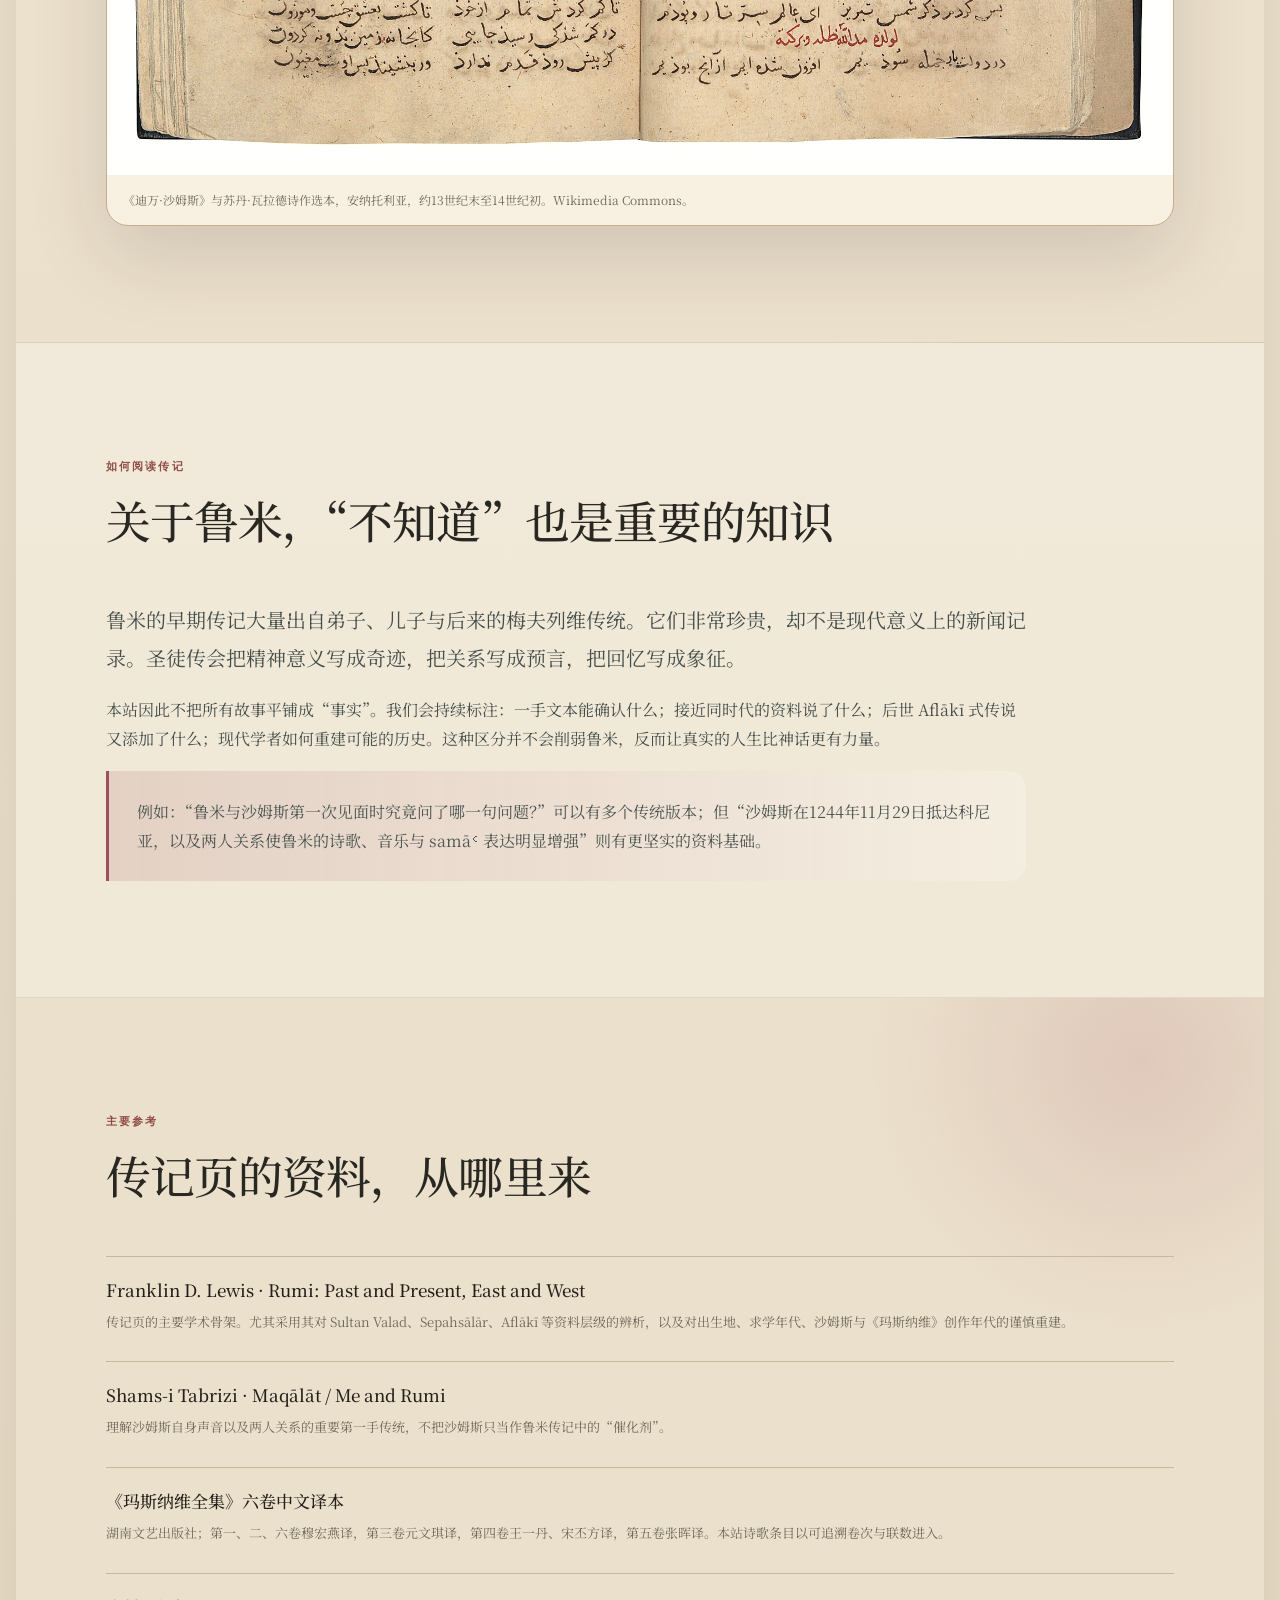
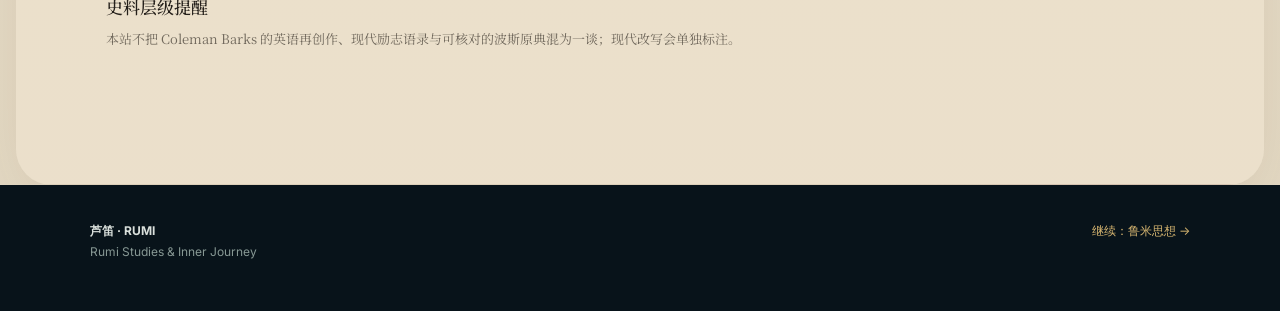
==== commit 99b86165: "Build Rumi inner journey system" ====
--- a/biography/index.html
+++ b/biography/index.html
@@ -9,13 +9,13 @@
   <link rel="preconnect" href="https://fonts.googleapis.com">
   <link rel="preconnect" href="https://fonts.gstatic.com" crossorigin>
   <link href="https://fonts.googleapis.com/css2?family=Cormorant+Garamond:ital,wght@0,500;0,600;1,500&family=Noto+Serif+SC:wght@400;500;600&family=Inter:wght@400;500;600&display=swap" rel="stylesheet">
-  <link rel="stylesheet" href="../pages.css?v=20261004-v3" />
+  <link rel="stylesheet" href="../pages.css?v=20261004-v4" />
 </head>
 <body class="biography-page">
 <header class="page-header">
   <a class="page-brand" href="../"><span class="mark" aria-hidden="true"></span><span><strong>芦笛 · RUMI</strong><small>鲁米研究与内在探索</small></span></a>
   <nav class="page-nav" aria-label="主导航">
-    <a class="active" href="./">传记</a><a href="../thought/">思想</a><a href="../poetry/">诗歌数据库</a><a href="../daily/">365日课</a><a class="pill" href="../">研究首页</a>
+    <a class="active" href="./">传记</a><a href="../thought/">思想</a><a href="../poetry/">诗歌数据库</a><a href="../journey/">内在探索</a><a href="../daily/">365日课</a><a class="pill" href="../">研究首页</a>
   </nav>
   <button class="page-toggle" aria-expanded="false" aria-label="打开导航">☰</button>
 </header>
--- a/pages.css
+++ b/pages.css
@@ -122,6 +122,7 @@
 .entry-detail dt{color:var(--rust);font:11px var(--sans)}
 .entry-detail dd{margin:0;color:#5a635e;font-size:13.5px}
 .entry-question{margin-top:15px;padding:14px 16px;border-radius:12px;background:var(--deep);color:#eef1ed;font-size:14px}
+.entry-journey-link{display:inline-block;margin-top:12px;padding-bottom:2px;border-bottom:1px solid rgba(141,76,67,.34);color:var(--rust);font:12px var(--sans)}
 .entry-source{margin-top:12px;color:var(--muted);font:11px var(--sans)}
 .atlas-wrap{display:grid;grid-template-columns:minmax(0,.9fr) minmax(0,1.1fr);gap:5vw;align-items:center}
 .atlas-wrap figure{margin:0;border-radius:22px;overflow:hidden;border:1px solid rgba(31,41,40,.1);box-shadow:var(--shadow)}
